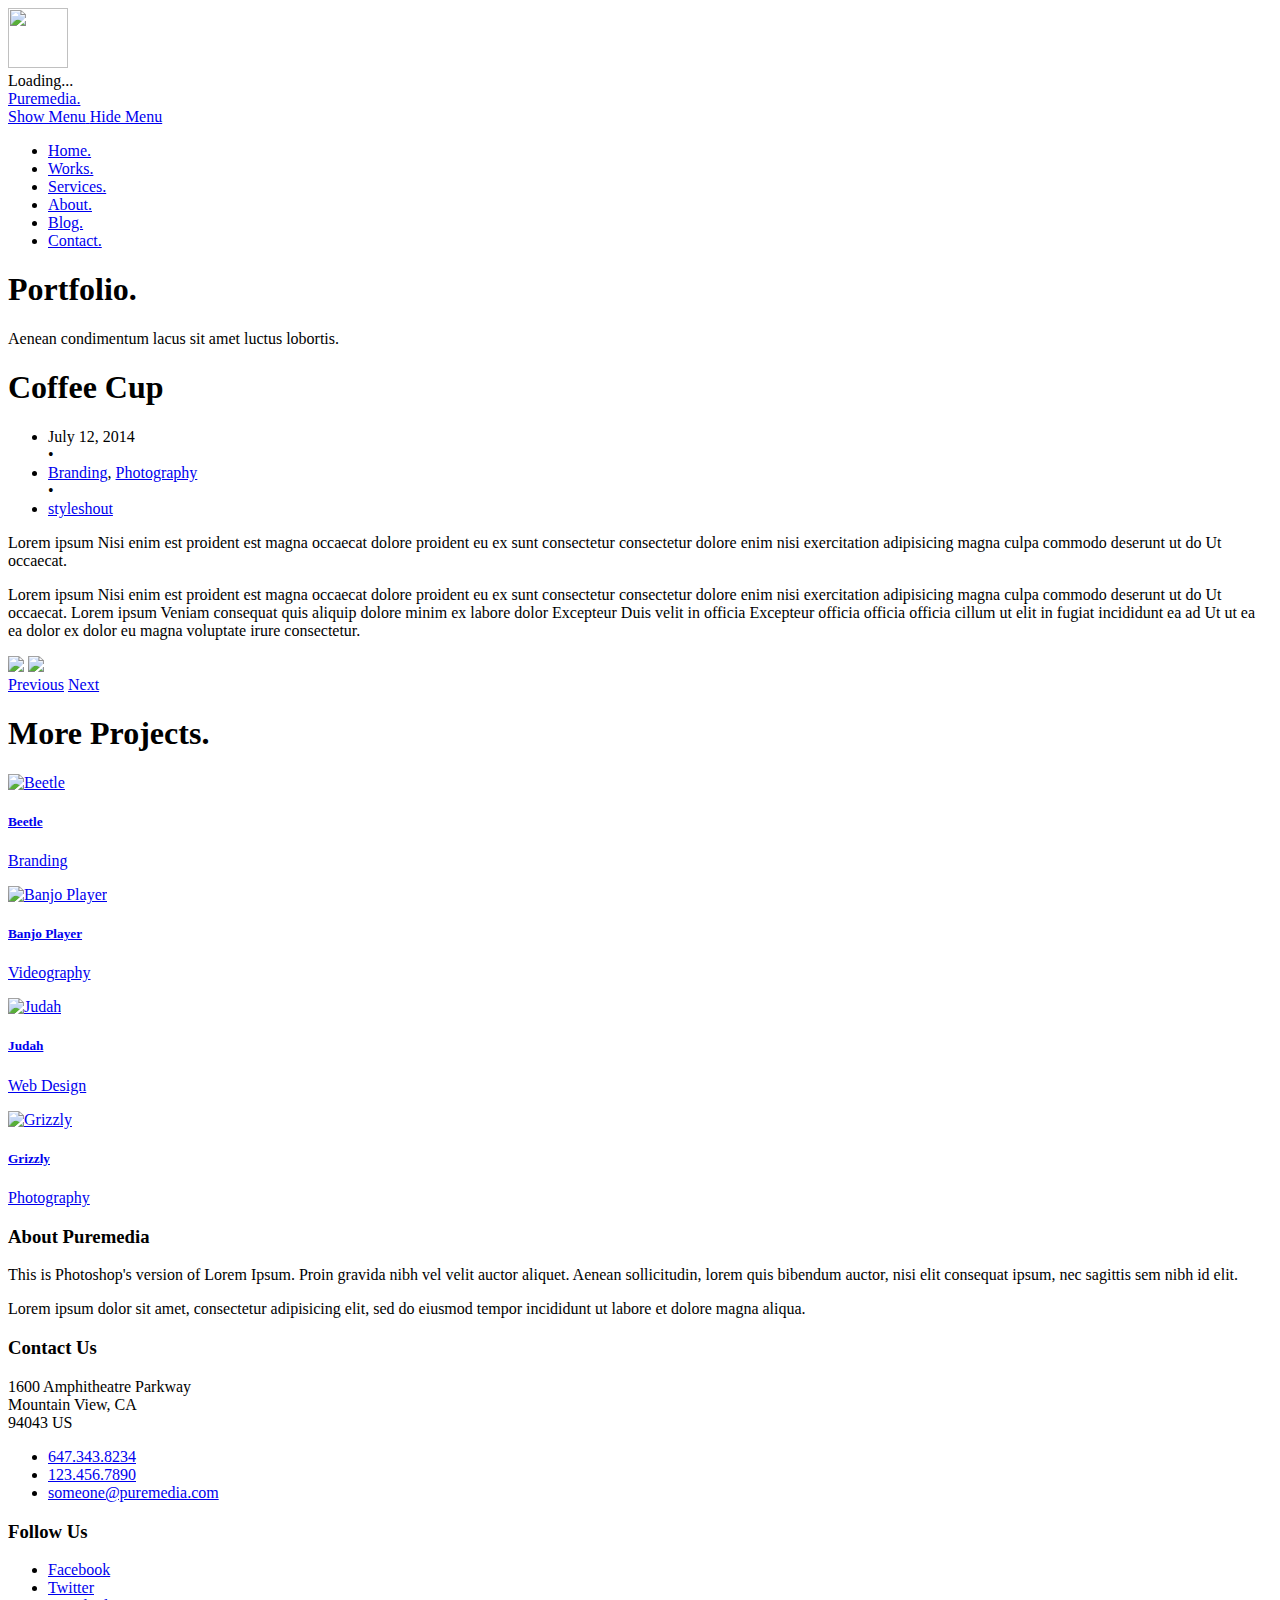
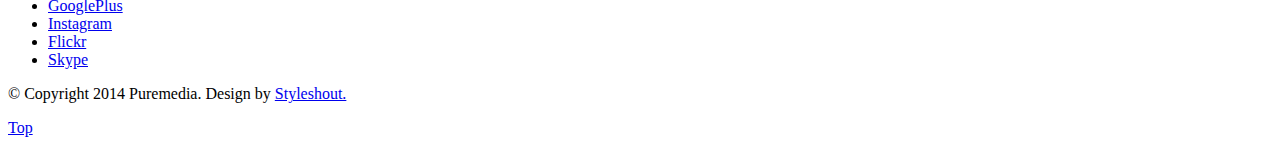
==== portfolio.html @ 5e6180b2 "Add files via upload" ====
<!DOCTYPE html>
<!--[if lt IE 8 ]><html class="no-js ie ie7" lang="en"> <![endif]-->
<!--[if IE 8 ]><html class="no-js ie ie8" lang="en"> <![endif]-->
<!--[if IE 9 ]><html class="no-js ie ie9" lang="en"> <![endif]-->
<!--[if (gte IE 9)|!(IE)]><!--><html class="no-js" lang="en"> <!--<![endif]-->
<head>

   <!--- Basic Page Needs
   ================================================== -->
   <meta charset="utf-8">
	<title>Portfolio - Puremedia</title>
	<meta name="description" content="">  
	<meta name="author" content="">

   <!-- Mobile Specific Metas
   ================================================== -->
	<meta name="viewport" content="width=device-width, initial-scale=1, maximum-scale=1">

	<!-- CSS
    ================================================== -->
   <link rel="stylesheet" href="css/base.css">
	<link rel="stylesheet" href="css/main.css">
   <link rel="stylesheet" href="css/media-queries.css">         

   <!-- Script
   =================================================== -->
	<script src="js/modernizr.js"></script>

   <!-- Favicons
	=================================================== -->
	<link rel="shortcut icon" href="favicon.png" >

</head>

<body>

   <div id="top"></div>
   <div id="preloader"> 
	   <div id="status">
         <img src="images/loader.gif" height="60" width="60" alt="">
         <div class="loader">Loading...</div>
      </div>
   </div>

   <!-- Header
   =================================================== -->
   <header id="main-header">

   	<div class="row header-inner">

	      <div class="logo">
	         <a href="index.html">Puremedia.</a>
	      </div>

	      <nav id="nav-wrap">         
	         
	         <a class="mobile-btn" href="#nav-wrap" title="Show navigation">
	         	<span class='menu-text'>Show Menu</span>
	         	<span class="menu-icon"></span>
	         </a>
         	<a class="mobile-btn" href="#" title="Hide navigation">
         		<span class='menu-text'>Hide Menu</span>
         		<span class="menu-icon"></span>
         	</a>         

	         <ul id="nav" class="nav">
	            <li><a href="index.html#hero">Home.</a></li>
		         <li class="current"><a href="index.html#portfolio">Works.</a></li>
	            <li><a href="index.html#services">Services.</a></li>
	            <li><a href="index.html#about">About.</a></li>
	            <li><a href="index.html#journal">Blog.</a></li>	        
	            <li><a href="index.html#contact">Contact.</a></li>
	         </ul> 

	      </nav> <!-- /nav-wrap -->	      

	   </div> <!-- /header-inner -->

   </header>


   <!-- Page Title
   ================================================== -->
   <section id="page-title">	
   	  
		<div class="row">

			<div class="twelve columns">

				<h1>Portfolio<span>.</span></h1>
				<p>Aenean condimentum lacus sit amet luctus lobortis.</p>

			</div>			    

		</div> <!-- /row -->	   

   </section> <!-- /page-title -->


   <!-- Content
   ================================================== -->
   <section id="content">

   	<div class="row portfolio-content">

	   	<div class="entry tab-whole nine columns centered">

	         <header class="entry-header">

					<h1 class="entry-title">
							Coffee Cup
					</h1> 				 
						
					<div class="entry-meta">
						<ul>
							<li>July 12, 2014</li>
							<span class="meta-sep">•</span>								
							<li>
								<a rel="skills tag" title="" href="#">Branding</a>, 
								<a rel="skills tag" title="" href="#">Photography</a>
							</li>
							<span class="meta-sep">•</span>
							<li><a rel="client" title="" href="#">styleshout</a></li>
						</ul>
					</div> 
						 
				</header>

				<div class="entry-content">
					<p class="lead">Lorem ipsum Nisi enim est proident est magna occaecat dolore proident eu ex sunt consectetur consectetur dolore enim nisi exercitation adipisicing magna culpa commodo deserunt ut do Ut occaecat.</p>

					<p>Lorem ipsum Nisi enim est proident est magna occaecat dolore proident eu ex sunt consectetur consectetur dolore enim nisi exercitation adipisicing magna culpa commodo deserunt ut do Ut occaecat. Lorem ipsum Veniam consequat quis aliquip dolore minim ex labore dolor Excepteur Duis velit in officia Excepteur officia officia officia cillum ut elit in fugiat incididunt ea ad Ut ut ea ea dolor ex dolor eu magna voluptate irure consectetur.</p>
				</div>

				<div class="entry-content-media">
					<div class="post-thumb">
						<img src="images/portfolio/b-coffee-02.jpg">
						<img src="images/portfolio/b-coffee-01.jpg">
					</div> 
				</div> 					 

				<div class="pagenav group">
		  			  <span class="prev"><a href="#" rel="prev">Previous</a></span>
		  			<span class="next"><a href="#" rel="next">Next</a></span>  				   
	  			</div>  										   
	         
	      </div> <!-- /entry -->	      

	   </div> <!-- /portfolio-content -->
	   

		<div class="row more-projects">

		   <h1>More Projects.</h1> 

			<div class="tab-whole nine columns centered">

	         <div id="portfolio-wrapper" class="bgrid-half tab-bgrid-halfgroup">

	          	<div class="bgrid item">
	               <div class="item-wrap">

	                  <a href="portfolio.html">
                        <img src="images/portfolio/beetle.jpg" alt="Beetle">                      
                        <div class="overlay">
                        	<div class="portfolio-item-meta">
          					      <h5>Beetle</h5>
                              <p>Branding</p>
          					   </div>
                        </div>                        
                     </a>

	               </div>
	          	</div> <!-- /item -->

	            <div class="bgrid item">
	               <div class="item-wrap">

	                  <a href="portfolio.html">
                        <img src="images/portfolio/banjo-player.jpg" alt="Banjo Player">
                        <div class="overlay">
                        	<div class="portfolio-item-meta">
          					      <h5>Banjo Player</h5>
                              <p>Videography</p>
          					   </div>
                        </div>                       
                     </a>

	               </div>
	          	</div> <!-- item end -->

	            <div class="bgrid stack item">
	               <div class="item-wrap">

	                 <a href="portfolio.html">                        
                        <img src="images/portfolio/judah.jpg" alt="Judah">                       
                        <div class="overlay">
                        	<div class="portfolio-item-meta">
          					      <h5>Judah</h5>
                              <p>Web Design</p>
          					   </div>
                        </div>                        
                     </a>    

	               </div>
	         	</div> <!-- item end -->

	            <div class="bgrid item">
	               <div class="item-wrap">

	                  <a href="portfolio.html">
                        <img src="images/portfolio/grizzly.jpg" alt="Grizzly">
                        <div class="overlay"></div>                       
                        <div class="portfolio-item-meta">
          					      <h5>Grizzly</h5>
                              <p>Photography</p>
          					</div>                         
                     </a>   

	               </div>
	         	</div> <!-- item end -->               

	         </div> <!-- /portfolio-wrapper -->

	      </div> <!-- /nine -->

		</div> <!-- /more-projects --> 

   </section> <!-- /content -->  


   <!-- Footer
   ================================================== -->
   <footer>

      <div class="row">       

         <div class="six columns tab-whole footer-about">
				
				<h3>About Puremedia</h3>
               
            <p>This is Photoshop's version  of Lorem Ipsum. Proin gravida nibh vel velit auctor aliquet.
            Aenean sollicitudin, lorem quis bibendum auctor, nisi elit consequat ipsum, nec sagittis sem
            nibh id elit. 
            </p>

            <p>Lorem ipsum dolor sit amet, consectetur adipisicing elit, sed do eiusmod tempor 
            	incididunt ut labore et dolore magna aliqua.</p>        

         </div> <!-- /footer-about -->

         <div class="six columns tab-whole right-cols">

            <div class="row">

               <div class="columns">
                  <h3 class="address">Contact Us</h3>
                  <p>
                  1600 Amphitheatre Parkway<br>
                  Mountain View, CA<br>
                  94043 US
                  </p>

                  <ul>
                    <li><a href="tel:6473438234">647.343.8234</a></li>
                    <li><a href="tel:1234567890">123.456.7890</a></li>
                    <li><a href="mailto:someone@puremedia.com">someone@puremedia.com</a></li>
                  </ul>                  
               </div> <!-- /columns -->             

               <div class="columns last">
                  <h3 class="contact">Follow Us</h3>

                  <ul>
                     <li><a href="#">Facebook</a></li>
                     <li><a href="#">Twitter</a></li>
                     <li><a href="#">GooglePlus</a></li>
                     <li><a href="#">Instagram</a></li>
                     <li><a href="#">Flickr</a></li>
                     <li><a href="#">Skype</a></li>
                  </ul>
                  
               </div> <!-- /columns --> 

            </div> <!-- /Row(nested) -->

         </div>

         <p class="copyright">&copy; Copyright 2014 Puremedia. Design by <a href="http://www.styleshout.com/">Styleshout.</a></p>        

         <div id="go-top">
            <a class="smoothscroll" title="Back to Top" href="#top"><span>Top</span><i class="fa fa-long-arrow-up"></i></a>
         </div>

      </div> <!-- /row -->

   </footer> <!-- /footer -->


   <!-- Java Script
   ================================================== -->
   <script src="http://ajax.googleapis.com/ajax/libs/jquery/1.10.2/jquery.min.js"></script>
   <script>window.jQuery || document.write('<script src="js/jquery-1.10.2.min.js"><\/script>')</script>
   <script type="text/javascript" src="js/jquery-migrate-1.2.1.min.js"></script>   
   <script src="js/jquery.flexslider.js"></script>
   <script src="js/jquery.fittext.js"></script>
   <script src="js/backstretch.js"></script> 
   <script src="js/waypoints.js"></script>  
   <script src="js/main.js"></script>

</body>

</html>
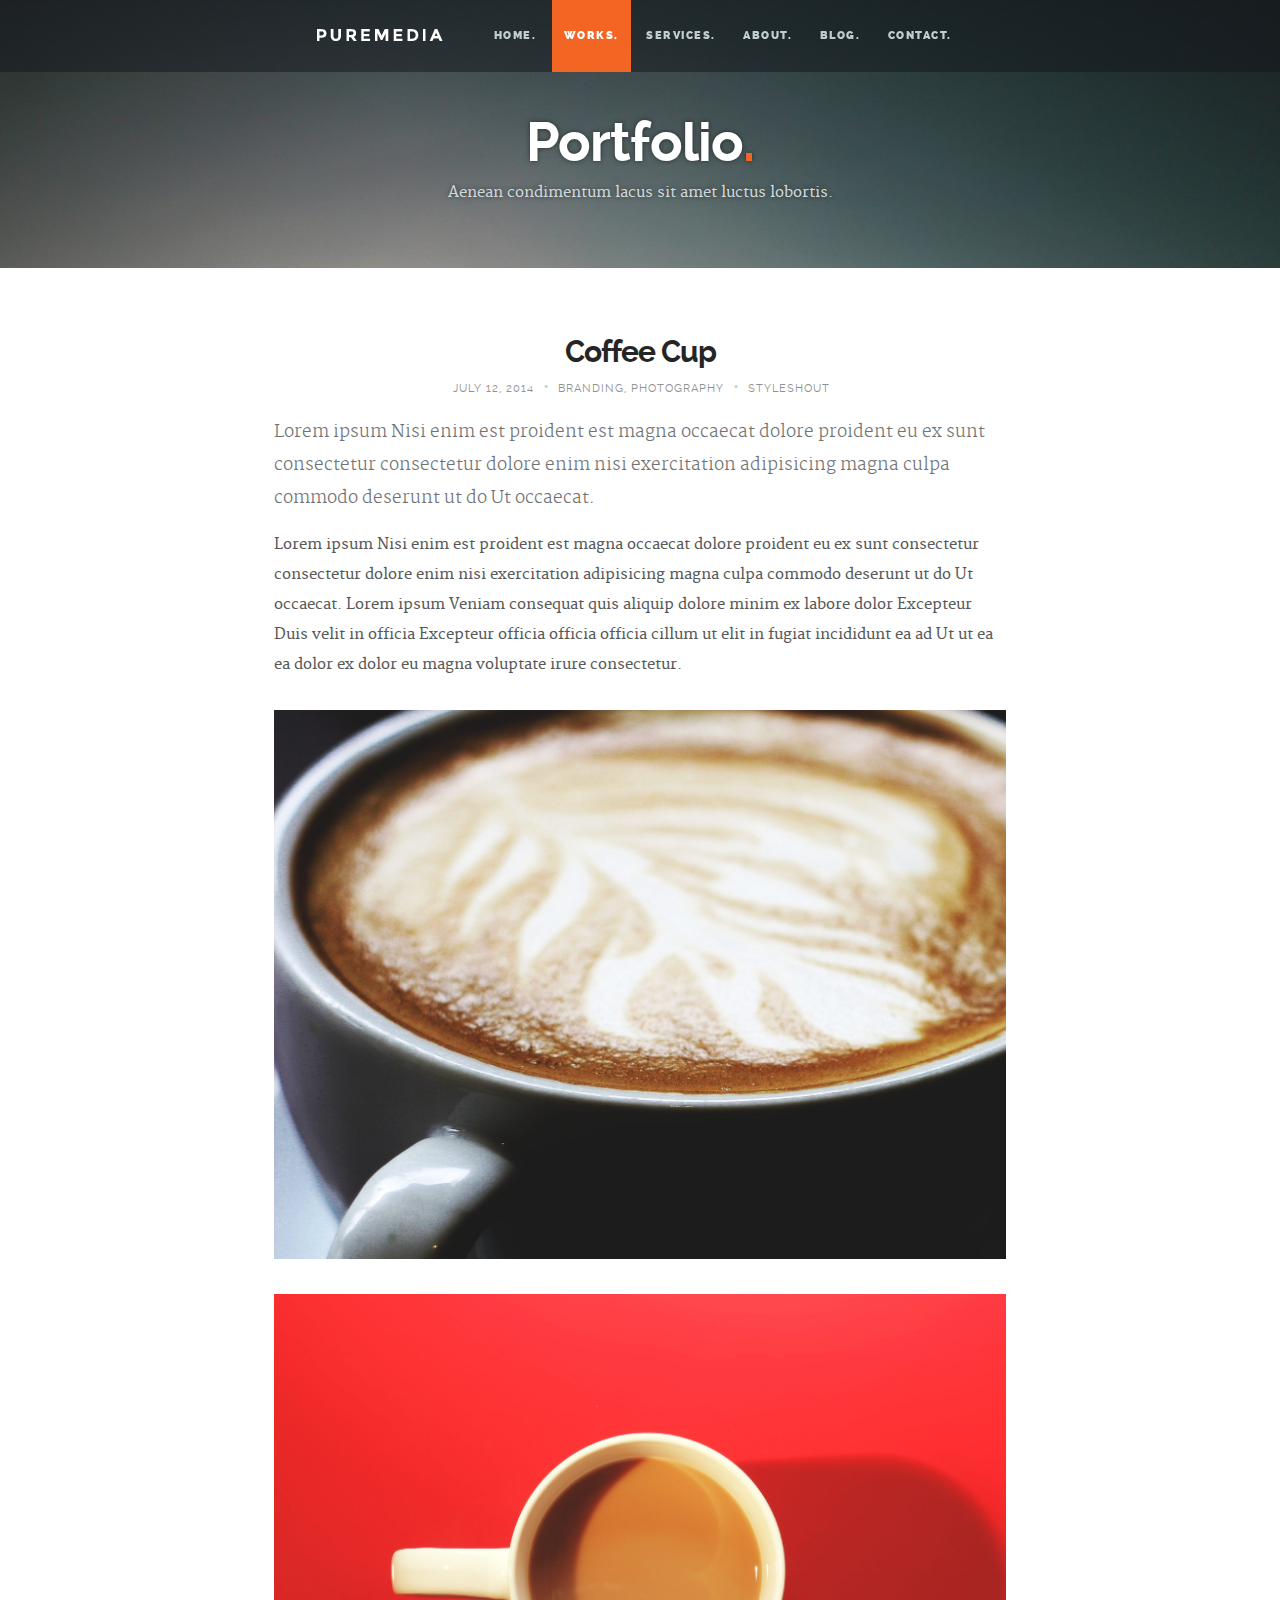
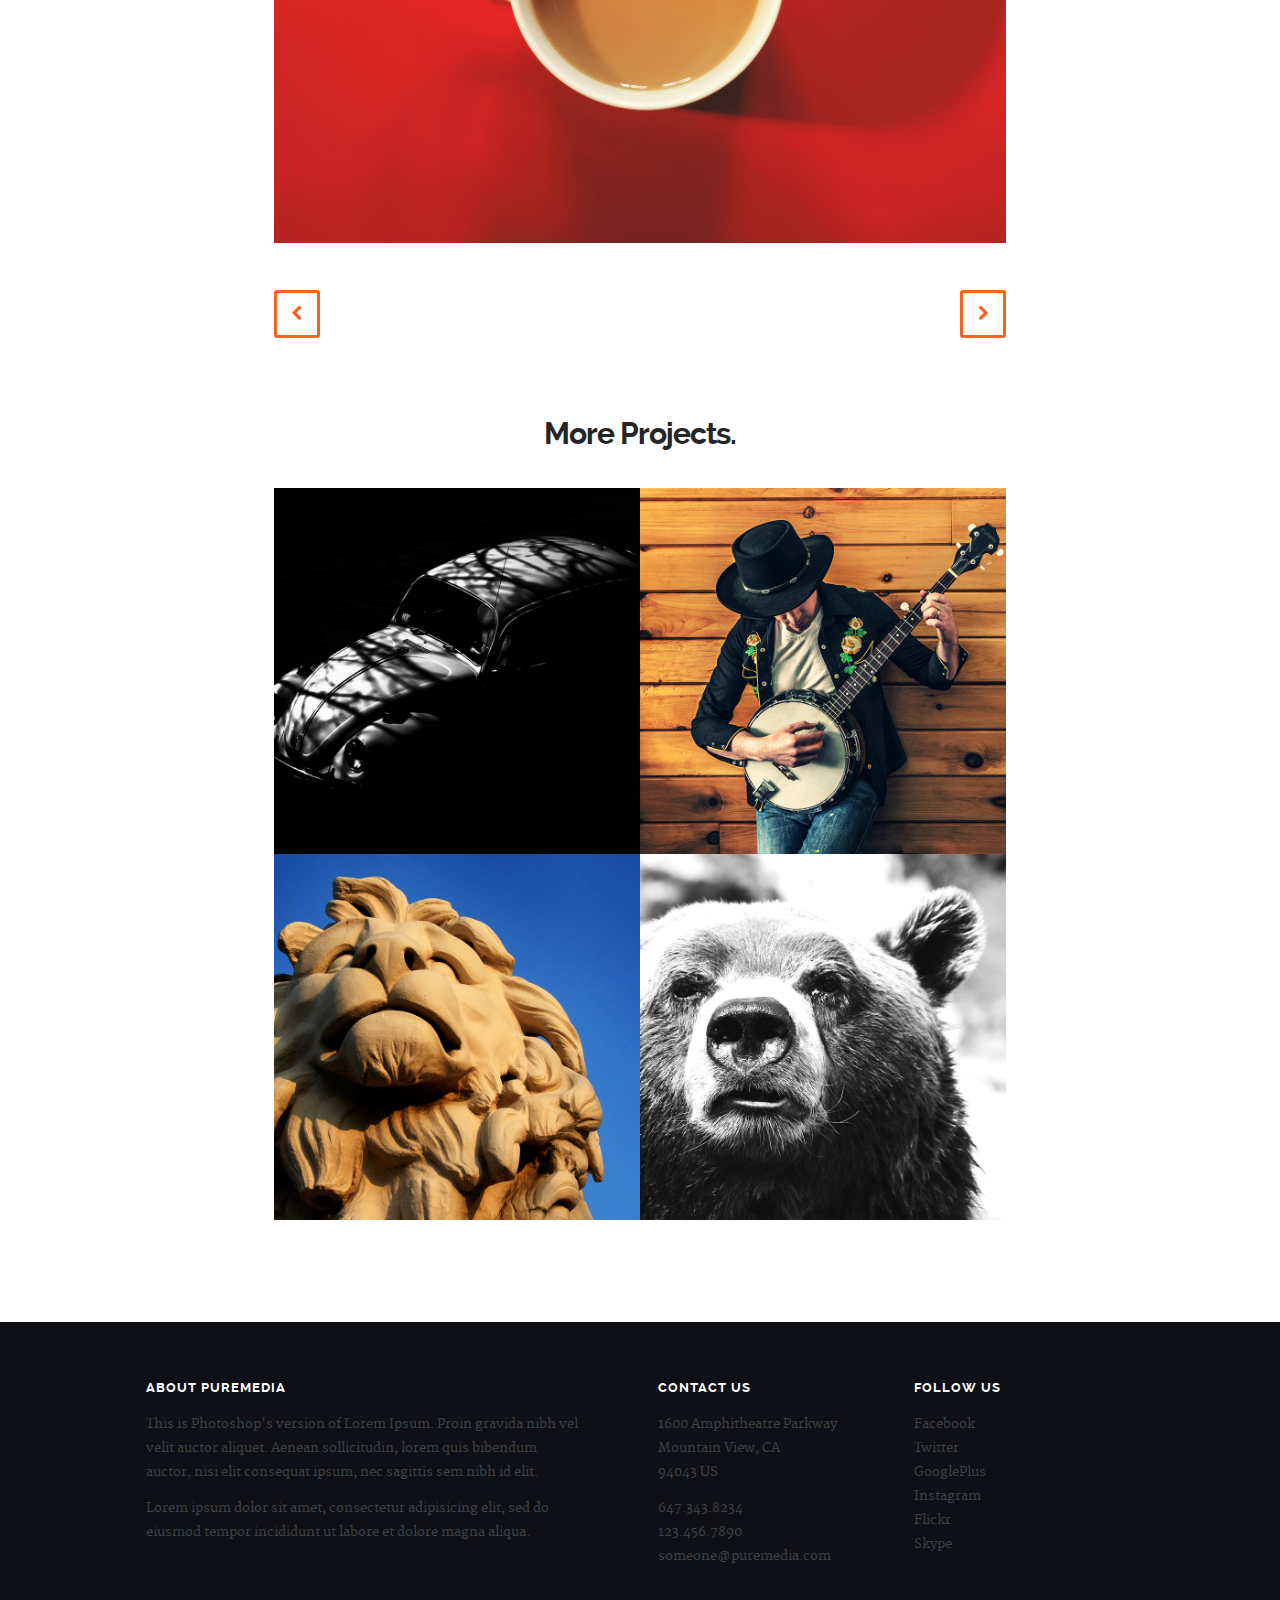
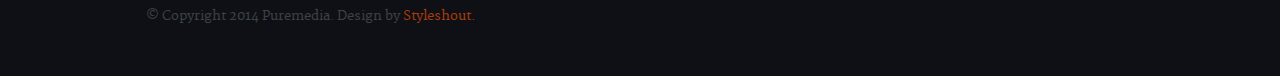
==== commit 6017ee06: "minor changes" ====
--- a/portfolio.html
+++ b/portfolio.html
@@ -299,7 +299,7 @@
 
    <!-- Java Script
    ================================================== -->
-   <script src="http://ajax.googleapis.com/ajax/libs/jquery/1.10.2/jquery.min.js"></script>
+   <script src="https://ajax.googleapis.com/ajax/libs/jquery/1.10.2/jquery.min.js"></script>
    <script>window.jQuery || document.write('<script src="js/jquery-1.10.2.min.js"><\/script>')</script>
    <script type="text/javascript" src="js/jquery-migrate-1.2.1.min.js"></script>   
    <script src="js/jquery.flexslider.js"></script>
--- a/css/base.css
+++ b/css/base.css
@@ -0,0 +1,623 @@
+/* =================================================================== */
+/* 
+/*  Puremedia v1.0 Base Stylesheet
+/*  url:styleshout.com
+/*  10-09-2014
+/*
+/*  ------------------------------------------------------------------ 
+  
+    TOC: 
+    a. Reset
+    b. Basic Setup Styles
+    c. Typography  
+    d. Media
+    e. Grid
+    f. MISC
+  
+/* =================================================================== */
+
+/* 
+/* a. Reset - normalize.css v3.0.1 | MIT License | git.io/normalize
+/* =================================================================== */
+html {
+	font-family: sans-serif;
+	-ms-text-size-adjust: 100%;
+	-webkit-text-size-adjust: 100%;
+}
+body {
+	margin: 0;
+}
+article, aside, details, figcaption, figure, footer, header, hgroup, main, nav, section, summary {
+	display: block;
+}
+audio, canvas, progress, video {
+	display: inline-block;
+	vertical-align: baseline;
+}
+audio:not([controls]) {
+	display: none;
+	height: 0;
+}
+[hidden], template {
+	display: none;
+}
+a {
+	background: transparent;
+}
+a:active, a:hover {
+	outline: 0;
+}
+abbr[title] {
+	border-bottom: 1px dotted;
+}
+b, strong {
+	font-weight: bold;
+}
+dfn {
+	font-style: italic;
+}
+h1 {
+	font-size: 2em;
+	margin: 0.67em 0;
+}
+mark {
+	background: #ff0;
+	color: #000;
+}
+small {
+	font-size: 80%;
+}
+sub, sup {
+	font-size: 75%;
+	line-height: 0;
+	position: relative;
+	vertical-align: baseline;
+}
+sup {
+	top: -0.5em;
+}
+sub {
+	bottom: -0.25em;
+}
+img {
+	border: 0;
+}
+svg:not(:root) {
+	overflow: hidden;
+}
+figure {
+	margin: 1em 40px;
+}
+hr {
+	-moz-box-sizing: content-box;
+	box-sizing: content-box;
+	height: 0;
+}
+pre {
+	overflow: auto;
+}
+code, kbd, pre, samp {
+	font-family: monospace, monospace;
+	font-size: 1em;
+}
+button, input, optgroup, select, textarea {
+	color: inherit;
+	font: inherit;
+	margin: 0;
+}
+button {
+	overflow: visible;
+}
+button, select {
+	text-transform: none;
+}
+button, html input[type="button"], input[type="reset"], input[type="submit"] {
+	-webkit-appearance: button;
+	cursor: pointer;
+}
+button[disabled], html input[disabled] {
+	cursor: default;
+}
+button::-moz-focus-inner, input::-moz-focus-inner {
+	border: 0;
+	padding: 0;
+}
+input {
+	line-height: normal;
+}
+input[type="checkbox"], input[type="radio"] {
+	box-sizing: border-box;
+	padding: 0;
+}
+input[type="number"]::-webkit-inner-spin-button, input[type="number"]::-webkit-outer-spin-button {
+	height: auto;
+}
+input[type="search"] {
+	-webkit-appearance: textfield;
+	-moz-box-sizing: content-box;
+	-webkit-box-sizing: content-box;
+	box-sizing: content-box;
+}
+input[type="search"]::-webkit-search-cancel-button, input[type="search"]::-webkit-search-decoration {
+	-webkit-appearance: none;
+}
+fieldset {
+	border: 1px solid #c0c0c0;
+	margin: 0 2px;
+	padding: 0.35em 0.625em 0.75em;
+}
+legend {
+	border: 0;
+	padding: 0;
+}
+textarea {
+	overflow: auto;
+}
+optgroup {
+	font-weight: bold;
+}
+table {
+	border-collapse: collapse;
+	border-spacing: 0;
+}
+td, th {
+	padding: 0;
+}
+
+/* 
+/* b. Basic Setup Styles - Top Elements
+/* =================================================================== */
+*, *:before, *:after {
+	-webkit-box-sizing: border-box;
+	-moz-box-sizing: border-box;
+	box-sizing: border-box;
+}
+html {
+	-webkit-font-smoothing: antialiased;
+	-moz-osx-font-smoothing: grayscale;
+	font-size: 62.5%;
+}
+body {
+	font-weight: normal;
+	line-height: 1;
+	text-rendering: optimizeLegibility;
+}
+
+/* 
+/* c. Typography
+====================================================================== */
+div, dl, dt, dd, ul, ol, li, h1, h2, h3, h4, h5, h6, pre, form, p, blockquote, th, td {
+	margin: 0;
+	padding: 0;
+}
+h1, h2, h3, h4, h5, h6 {
+	text-rendering: optimizeLegibility;
+	line-height: 1.2;
+}
+hr {
+	border: solid #ddd;
+	border-width: 1px 0 0;
+	clear: both;
+	margin: 11px 0 24px;
+	height: 0;
+}
+em, i {
+	font-style: italic;
+	line-height: inherit;
+}
+strong, b {
+	font-weight: bold;
+	line-height: inherit;
+}
+small {
+	font-size: 60%;
+	line-height: inherit;
+}
+ul {
+	list-style: none;
+}
+ol {
+	list-style: decimal;
+}
+ol, ul.square, ul.circle, ul.disc {
+	margin-left: 17px;
+}
+ul.square {
+	list-style: square;
+}
+ul.circle {
+	list-style: circle;
+}
+ul.disc {
+	list-style: disc;
+}
+ul li {
+	padding-left: 4px;
+}
+ul ul, ul ol, ol ol, ol ul {
+	margin: 3px 0 3px 17px;
+}
+
+/* links
+---------------------------------------------------------------------- */
+a {
+	text-decoration: none;
+	line-height: inherit;
+}
+a img {
+	border: none;
+}
+a:focus {
+	outline: none;
+}
+p a, p a:visited {
+	line-height: inherit;
+}
+
+/* 
+/* d. Media
+/* =================================================================== */
+img, video, embed, object {
+	max-width: 100%;
+	height: auto;
+}
+object, embed {
+	height: 100%;
+}
+img {
+	-ms-interpolation-mode: bicubic;
+}
+
+/* 
+/* e. Grid
+===================================================================== */
+.row {
+	width: 94%;
+	max-width: 1024px;
+	margin: 0 auto;
+}
+.ie8 .row {
+	width: 1024px;
+}
+.narrow .row {
+	max-width: 980px;
+}
+.row .row {
+	width: auto;
+	max-width: none;
+	margin-left: -18px;
+	margin-right: -18px;
+}
+.row:before, .row:after {
+	content: "";
+	display: table;
+}
+.row:after {
+	clear: both;
+}
+.column, .columns, .bgrid {
+	position: relative;
+	padding: 0 18px;
+	min-height: 1px;
+	float: left;
+}
+.column.centered, .columns.centered {
+	float: none;
+	margin: 0 auto;
+}
+.row.collapsed > .column, .row.collapsed > .columns, .column.collapsed, .columns.collapsed {
+	padding: 0;
+}
+[class*="column"] + [class*="column"]:last-child {
+	float: right;
+}
+[class*="column"] + [class*="column"].end {
+	float: right;
+}
+.one, .row .one {
+	width: 8.33333%;
+}
+.two, .row .two {
+	width: 16.66667%;
+}
+.three, .row .three {
+	width: 25%;
+}
+.four, .row .four {
+	width: 33.33333%;
+}
+.five, .row .five {
+	width: 41.66667%;
+}
+.six, .row .six {
+	width: 50%;
+}
+.seven, .row .seven {
+	width: 58.33333%;
+}
+.eight, .row .eight {
+	width: 66.66667%;
+}
+.nine, .row .nine {
+	width: 75%;
+}
+.ten .row .ten {
+	width: 83.33333%;
+}
+.eleven, .row .eleven {
+	width: 91.66667%;
+}
+.twelve, .row .twelve {
+	width: 100%;
+}
+
+/* tablets
+--------------------------------------------------------------- */
+@media screen and (max-width:768px) {
+	.row {
+		width: auto;
+		padding-left: 30px;
+		padding-right: 30px;
+	}
+	.row .row {
+		padding-left: 0;
+		padding-right: 0;
+		margin-left: -15px;
+		margin-right: -15px;
+	}
+	.column, .columns {
+		padding: 0 15px;
+	}
+	.tab-fourth, .row .tab-fourth {
+		width: 25%;
+	}
+	.tab-third, .row .tab-third {
+		width: 33.33333%;
+	}
+	.tab-half, .row .tab-half {
+		width: 50%;
+	}
+	.tab-2thirds, .row .tab-2thirds {
+		width: 66.66667%;
+	}
+	.tab-3fourths, .row .tab-3fourths {
+		width: 75%;
+	}
+	.tab-whole, .row .tab-whole {
+		width: 100%;
+	}
+}
+
+/* mobile
+--------------------------------------------------------------- */
+@media screen and (max-width:600px) {
+	.row {
+		padding-left: 25px;
+		padding-right: 25px;
+	}
+	.row .row {
+		margin-left: -10px;
+		margin-right: -10px;
+	}
+	.column, .columns {
+		padding: 0 10px;
+	}
+	.mob-fourth, .row .mob-fourth {
+		width: 25%;
+	}
+	.mob-half, .row .mob-half {
+		width: 50%;
+	}
+	.mob-3fourths, .row .mob-3fourths {
+		width: 75%;
+	}
+	.mob-whole, .row .mob-whole {
+		width: 100%;
+	}
+}
+
+/* small mobile devices
+--------------------------------------------------------------- */
+@media screen and (max-width:400px) {
+	.row {
+		padding-left: 30px;
+		padding-right: 30px;
+	}
+	.row .row {
+		padding-left: 0;
+		padding-right: 0;
+		margin-left: 0;
+		margin-right: 0;
+	}
+	.column, .columns {
+		width: auto !important;
+		float: none !important;
+		margin-left: 0;
+		margin-right: 0;
+		clear: both;
+		padding: 0;
+	}
+	[class*="column"] + [class*="column"]:last-child {
+		float: none;
+	}
+}
+
+/* larger screens
+--------------------------------------------------------------- */
+@media screen and (min-width:1200px) {
+	.wide .wrap {
+		max-width: 1180px;
+	}
+}
+
+
+/* block grids
+--------------------------------------------------------------- */
+.bgrid-sixth .bgrid {
+	width: 16.66667%;
+}
+.bgrid-fourth .bgrid {
+	width: 25%;
+}
+.bgrid-third .bgrid {
+	width: 33.33333%;
+}
+.bgrid-half .bgrid {
+	width: 50%;
+}
+.bgrid {
+	padding: 0;
+}
+
+/* Clearing for block grid columns. Allows columns with
+different heights to align properly. */
+.first {
+	clear: both;
+}
+
+/* first column in large(default) screen - for IE8 */
+.bgrid-sixth .bgrid:nth-child(6n+1), .bgrid-fourth .bgrid:nth-child(4n+1), .bgrid-third .bgrid:nth-child(3n+1), .bgrid-half .bgrid:nth-child(2n+1) {
+	clear: both;
+}
+
+/* smaller screens */
+@media screen and (max-width:900px) {
+	/* block grids for small screens */
+	.s-bgrid-sixth .bgrid {
+		width: 16.66667%;
+	}
+	.s-bgrid-fourth .bgrid {
+		width: 25%;
+	}
+	.s-bgrid-third .bgrid {
+		width: 33.33333%;
+	}
+	.s-bgrid-half .bgrid {
+		width: 50%;
+	}
+	.s-bgrid-whole .bgrid {
+		width: 100%;
+		clear: both;
+	}
+	.first, [class*="bgrid-"] .bgrid:nth-child(n) {
+		clear: none;
+	}
+	.s-bgrid-sixth .bgrid:nth-child(6n+1), .s-bgrid-fourth .bgrid:nth-child(4n+1), .s-bgrid-third .bgrid:nth-child(3n+1), .s-bgrid-half .bgrid:nth-child(2n+1) {
+		clear: both;
+	}
+}
+
+/* tablets */
+@media screen and (max-width:768px) {
+	.tab-bgrid-sixth .bgrid {
+		width: 16.66667%;
+	}
+	.tab-bgrid-fourth .bgrid {
+		width: 25%;
+	}
+	.tab-bgrid-third .bgrid {
+		width: 33.33333%;
+	}
+	.tab-bgrid-half .bgrid {
+		width: 50%;
+	}
+	.tab-bgrid-whole .bgrid {
+		width: 100%;
+		clear: both;
+	}
+	.first, [class*="tab-bgrid-"] .bgrid:nth-child(n) {
+		clear: none;
+	}
+	.tab-bgrid-sixth .bgrid:nth-child(6n+1), .tab-bgrid-fourth .bgrid:nth-child(4n+1), .tab-bgrid-third .bgrid:nth-child(3n+1), .tab-bgrid-half .bgrid:nth-child(2n+1) {
+		clear: both;
+	}
+}
+
+/* mobile devices */
+@media screen and (max-width:600px) {
+	.mob-bgrid-sixth .bgrid {
+		width: 16.66667%;
+	}
+	.mob-bgrid-fourth .bgrid {
+		width: 25%;
+	}
+	.mob-bgrid-third .bgrid {
+		width: 33.33333%;
+	}
+	.mob-bgrid-half .bgrid {
+		width: 50%;
+	}
+	.mob-bgrid-whole .bgrid {
+		width: 100%;
+		clear: both;
+	}
+	.first, [class*="mob-bgrid-"] .bgrid:nth-child(n) {
+		clear: none;
+	}
+	.mob-bgrid-sixth .bgrid:nth-child(6n+1), .mob-bgrid-fourth .bgrid:nth-child(4n+1), .mob-bgrid-third .bgrid:nth-child(3n+1), .mob-bgrid-half .bgrid:nth-child(2n+1) {
+		clear: both;
+	}
+}
+
+/* stack on small mobile devices */
+@media screen and (max-width:400px) {
+	.stack .bgrid {
+		width: auto !important;
+		float: none !important;
+		margin-left: 0;
+		margin-right: 0;
+		clear: both;
+	}
+}
+
+/* 
+/* f. MISC
+===================================================================== */
+
+/* Clearing - (http://nicolasgallagher.com/micro-clearfix-hack/
+--------------------------------------------------------------------- */
+.group:before, .group:after {
+	content: "";
+	display: table;
+}
+.group:after {
+	clear: both;
+}
+
+/* Misc Helper Styles
+--------------------------------------------------------------------- */
+.hidden {
+	display: none;
+}
+.remove-bottom {
+	margin-bottom: 0;
+}
+.half-bottom {
+	margin-bottom: 15px !important;
+}
+.add-bottom {
+	margin-bottom: 30px !important;
+}
+.no-border {
+	border: none;
+}
+.text-center {
+	text-align: center;
+}
+.text-left {
+	text-align: left;
+}
+.text-right {
+	text-align: right;
+}
+.pull-left {
+	float: left;
+}
+.pull-right {
+	float: right;
+}
+.align-center {
+	margin-left: auto;
+	margin-right: auto;
+	text-align: center;
+}--- a/css/main.css
+++ b/css/main.css
@@ -0,0 +1,2001 @@
+/* =================================================================== */
+/* 
+/*  Puremedia v1.0 Main Stylesheet
+/*  url:styleshout.com
+/*  10-10-2014
+/*
+/*  ------------------------------------------------------------------ 
+
+    TOC: 
+    a. Webfonts and Iconfonts
+    b. Document Setup
+    c. Forms  
+    d. Preloader
+    e. Buttons
+    f. Other Components
+    g. Header Styles
+    h. Content Styles
+    i. Footer Styles
+    j. Common and shared styles
+    k. Hero Section
+    l. Portfolio Section
+    m. Services Section
+    n. About Section
+    o. Journal Section
+    p. Contact Section
+    q. Blog Entry
+    r. Portfolio Entry
+
+/* =================================================================== */
+
+/* 
+/* a. Webfonts and Iconfonts
+/* =================================================================== */
+@import url("fonts.css");
+@import url("font-awesome/css/font-awesome.min.css");
+@import url("simple-line-icons/simple-line-icons.css");
+
+/* 
+/* b. Document Setup
+/* =================================================================== */
+
+/* Body
+---------------------------------------------------------------------- */
+body {
+	background: #0e1015;
+	font: 15px/30px "merriweather-regular", serif;
+	font-weight: normal;
+	color: #575859;
+}
+
+/* Links
+---------------------------------------------------------------------- */
+a, a:visited {
+	color: #f26522;
+	-moz-transition: all 0.3s ease-in-out;
+	-o-transition: all 0.3s ease-in-out;
+	-webkit-transition: all 0.3s ease-in-out;
+	-ms-transition: all 0.3s ease-in-out;
+	transition: all 0.3s ease-in-out;
+}
+a:hover, a:focus {
+	color: black;
+}
+
+/* Typography
+--------------------------------------------------------------------- */
+h1, h2, h3, h4, h5, h6 {
+	font-family: "raleway-bold", sans-serif;
+	color: #252525;
+	font-style: normal;
+	text-rendering: optimizeLegibility;
+	margin: 18px 0 15px;
+}
+h1 a, h2 a, h3 a, h4 a, h5 a, h6 a {
+	font-weight: inherit;
+}
+h1 {
+	font-size: 30px;
+	line-height: 36px;
+	margin-top: 0;
+	letter-spacing: -1px;
+}
+h2 {
+	font-size: 24px;
+	line-height: 30px;
+}
+h3 {
+	font-size: 20px;
+	line-height: 30px;
+}
+h4 {
+	font-size: 17px;
+	line-height: 30px;
+}
+h5 {
+	font-size: 14px;
+	line-height: 30px;
+	margin-top: 15px;
+	text-transform: uppercase;
+	letter-spacing: 1px;
+}
+h6 {
+	font-size: 13px;
+	line-height: 30px;
+	margin-top: 15px;
+	text-transform: uppercase;
+	letter-spacing: 1px;
+}
+p {
+	margin: 15px 0 15px 0;
+}
+p img {
+	margin: 0;
+}
+p.lead {
+	font: 17px/33px "merriweather-light", serif;
+	color: #707273;
+}
+em {
+	font: 15px/30px "merriweather-italic", serif;
+	font-style: normal;
+}
+strong, b {
+	font: 15px/30px "merriweather-bold", serif;
+	font-weight: normal;
+}
+small {
+	font-size: 11px;
+	line-height: inherit;
+}
+blockquote {
+	margin: 18px 0px;
+	padding-left: 40px;
+	position: relative;
+}
+blockquote:before {
+	content: "\201C";
+	opacity: 0.45;
+	font-size: 80px;
+	line-height: 0px;
+	margin: 0;
+	font-family: arial, sans-serif;
+	position: absolute;
+	top: 30px;
+	left: 0;
+}
+blockquote p {
+	font-family: georgia, serif;
+	font-style: italic;
+	padding: 0;
+	font-size: 18px;
+	line-height: 30px;
+}
+blockquote cite {
+	display: block;
+	font-size: 12px;
+	font-style: normal;
+	line-height: 18px;
+}
+blockquote cite:before {
+	content: "\2014 \0020";
+}
+blockquote cite a, blockquote cite a:visited {
+	color: #707273;
+	border: none;
+}
+abbr {
+	font-family: "merriweather-bold", serif;
+	font-variant: small-caps;
+	text-transform: lowercase;
+	letter-spacing: .5px;
+	color: #7d7e80;
+}
+pre, code {
+	font-family: Consolas, "Andale Mono", Courier, "Courier New", monospace;
+}
+pre {
+	white-space: pre;
+	white-space: pre-wrap;
+	word-wrap: break-word;
+}
+code {
+	padding: 3px;
+	background: #ecf0f1;
+	color: #707273;
+	border-radius: 3px;
+}
+del {
+	text-decoration: line-through;
+}
+abbr[title], dfn[title] {
+	border-bottom: 1px dotted;
+	cursor: help;
+}
+mark {
+	background: #FFF49B;
+	color: #000;
+}
+hr {
+	border: solid white;
+	border-width: 1px 0 0;
+	clear: both;
+	margin: 23px 0 12px;
+	height: 0;
+}
+
+/* Lists
+--------------------------------------------------------------------- */
+ul, ol {
+	margin-top: 15px;
+	margin-bottom: 15px;
+}
+ul {
+	list-style: disc;
+	margin-left: 17px;
+}
+dl {
+	margin: 0 0 15px 0;
+}
+dt {
+	margin: 0;
+	color: #f26522;
+}
+dd {
+	margin: 0 0 0 20px;
+}
+
+/* Floated Image
+--------------------------------------------------------------------- */
+img.pull-right {
+	margin: 12px 0px 0px 18px;
+}
+img.pull-left {
+	margin: 12px 18px 0px 0px;
+}
+
+/* 
+/* c. Forms
+/* =================================================================== */
+form {
+	margin-bottom: 24px;
+}
+fieldset {
+	margin: 0 0 24px 0;
+	padding: 0;
+	border: none;
+}
+input, button {
+	-webkit-font-smoothing: antialiased;
+}
+input[type="text"], 
+input[type="password"], 
+input[type="email"], 
+textarea, 
+select {
+	display: block;
+	padding: 12px 15px;
+	margin: 0 0 12px 0;
+	border: 0;
+	outline: none;
+	vertical-align: middle;
+	color: #a3a4a6;
+	font-family: "raleway-regular", sans-serif;
+	font-size: 14px;
+	line-height: 24px;
+	border-radius: 3px;
+	max-width: 100%;
+	background: transparent;
+	border: 3px solid #a9aaab;
+}
+textarea {
+	min-height: 162px;
+}
+input[type="text"]:focus, 
+input[type="password"]:focus, 
+input[type="email"]:focus, 
+textarea:focus {
+	background: white;
+}
+label, legend {
+	font: 15px/30px "raleway-bold", sans-serif;
+	margin: 12px 0;
+	color: #252525;
+	display: block;
+}
+label span, legend span {
+	color: #575859;
+	font: 15px/30px "merriweather-bold", serif;
+}
+input[type="checkbox"], input[type="radio"] {
+	font-size: 15px;
+	color: #575859;
+}
+input[type="checkbox"] {
+	display: inline;
+}
+
+/* 
+/* d. Preloader
+/* =================================================================== */
+#preloader {
+	position: fixed;
+	top: 0;
+	left: 0;
+	right: 0;
+	bottom: 0;
+	background: #12151b;
+	z-index: 99999;
+	height: 100%;
+}
+.no-js #preloader {
+	display: none;
+}
+
+#status {
+	position: absolute;
+	left: 50%;
+	top: 50%;
+	width: 60px;
+	height: 60px;
+	margin: -30px 0 0 -30px;
+	padding: 0;
+}
+#status img {
+	display: none;
+}
+
+.loader {
+	margin: 0 auto;
+	font-size: 10px;
+	position: relative;
+	text-indent: -9999em;
+	border-top: 1.1em solid rgba(255, 255, 255, 0.2);
+	border-right: 1.1em solid rgba(255, 255, 255, 0.2);
+	border-bottom: 1.1em solid rgba(255, 255, 255, 0.2);
+	border-left: 1.1em solid #f26522;
+	-webkit-animation: load 1.1s infinite linear;
+	animation: load 1.1s infinite linear;
+}
+.loader, .loader:after {
+	border-radius: 50%;
+	width: 60px;
+	height: 60px;
+}
+@-webkit-keyframes load {
+	0% {
+		-webkit-transform: rotate(0deg);
+		transform: rotate(0deg);
+	}
+	100% {
+		-webkit-transform: rotate(360deg);
+		transform: rotate(360deg);
+	}
+}
+@keyframes load {
+	0% {
+		-webkit-transform: rotate(0deg);
+		transform: rotate(0deg);
+	}
+	100% {
+		-webkit-transform: rotate(360deg);
+		transform: rotate(360deg);
+	}
+}
+
+/* for ie8 */
+.ie8 #status img {
+	display: block;
+}
+.ie8 .loader {
+	display: none;
+}
+
+
+/* 
+/* e. Buttons
+/* =================================================================== */
+.button, 
+.button:visited, 
+button, 
+input[type="submit"], 
+input[type="reset"], 
+input[type="button"] {
+	display: inline-block;
+	font: 15px/30px "raleway-bold", sans-serif;
+	padding: 9px 16px;
+	margin: 0 3px 6px 0;
+	background: #818fab;
+	color: white;
+	text-decoration: none;
+	cursor: pointer;
+	height: auto;
+	text-align: center;
+	border: none;
+	border-radius: 3px;
+	-webkit-appearance: none;
+	-webkit-font-smoothing: inherit;	
+	-moz-transition: all 0.3s ease-in-out;
+	-o-transition: all 0.3s ease-in-out;
+	-webkit-transition: all 0.3s ease-in-out;
+	-ms-transition: all 0.3s ease-in-out;
+	transition: all 0.3s ease-in-out;
+}
+.button:hover, 
+button:hover, 
+input[type="submit"]:hover, 
+input[type="reset"]:hover, 
+input[type="button"]:hover {
+	background: #647495;
+	color: white;
+}
+.button.primary, button.primary {
+	background: #f26522;
+}
+.button.primary:hover, button.primary:hover {
+	background: #e3520d;
+}
+button.medium, .button.medium {
+	font: 15px/30px "raleway-bold", sans-serif;
+	padding: 12px 18px !important;
+}
+button.large, .button.large {
+	font: 15px/30px "raleway-bold", sans-serif;
+	padding: 15px 20px !important;
+}
+button.round, .button.round {
+	padding-left: 20px !important;
+	padding-right: 20px !important;
+	border-radius: 1000px;
+	background-clip: padding-box;
+}
+button.stroke, .button.stroke {
+	background: transparent !important;
+	border: 3px solid transparent;
+}
+button.full-width, .button.full-width {
+	width: 100%;
+	margin-right: 0;
+}
+
+.button.pink {
+	background: #ffadcb;
+}
+.button.pink:hover {
+	background: #ff94bb;
+}
+.button.blue {
+	background: #72bbf0;
+}
+.button.blue:hover {
+	background: #5bb0ee;
+}
+.button.black {
+	background: #2e3236;
+}
+.button.black:hover {
+	background: #222528;
+}
+.button.yellow {
+	background: #ffd900;
+}
+.button.yellow:hover {
+	background: #f0cc00;
+}
+.button.red {
+	background: #ff6163;
+}
+.button.red:hover {
+	background: #ff474a;
+}
+.button.green {
+	background: #9bc724;
+}
+.button.green:hover {
+	background: #8ab120;
+}
+.button.grey {
+	background: #8d8e91;
+}
+.button.grey:hover {
+	background: #808184;
+}
+.button.purple {
+	background: #b482c9;
+}
+.button.purple:hover {
+	background: #a970c1;
+}
+.button.orange {
+	background: #f5731c;
+}
+.button.orange:hover {
+	background-color: #ed650a;
+}
+.button.stroke.pink {
+	border-color: #ffadcb;
+	color: #ffadcb;
+}
+.button.stroke.pink:hover {
+	background: #ffadcb !important;
+	color: #fff;
+}
+.button.stroke.blue {
+	border-color: #72bbf0;
+	color: #72bbf0;
+}
+.button.stroke.blue:hover {
+	background: #72bbf0 !important;
+	color: #fff;
+}
+.button.stroke.black {
+	border-color: #2e3236;
+	color: #2e3236;
+}
+.button.stroke.black:hover {
+	background: #2e3236 !important;
+	color: #fff;
+}
+.button.stroke.yellow {
+	border-color: #ffd900;
+	color: #ffd900;
+}
+.button.stroke.yellow:hover {
+	background: #ffd900 !important;
+	color: #fff;
+}
+.button.stroke.red {
+	border-color: #ff6163;
+	color: #ff6163;
+}
+.button.stroke.red:hover {
+	background: #ff6163 !important;
+	color: #fff;
+}
+.button.stroke.green {
+	border-color: #9bc724;
+	color: #9bc724;
+}
+.button.stroke.green:hover {
+	background: #9bc724 !important;
+	color: #fff;
+}
+.button.stroke.grey {
+	border-color: #8d8e91;
+	color: #8d8e91;
+}
+.button.stroke.grey:hover {
+	background: #8d8e91 !important;
+	color: #fff;
+}
+.button.stroke.purple {
+	border-color: #b482c9;
+	color: #b482c9;
+}
+.button.stroke.purple:hover {
+	background: #b482c9 !important;
+	color: #fff;
+}
+.button.stroke.orange {
+	border-color: #f5731c;
+	color: #f5731c;
+}
+.button.stroke.orange:hover {
+	background: #f5731c !important;
+	color: #fff;
+}
+button::-moz-focus-inner, input::-moz-focus-inner {
+	border: 0;
+	padding: 0;
+}
+
+
+/* 
+/* f. Other Components
+/* ================================================================== */
+
+/* Alert Boxes
+/* ------------------------------------------------------------------ */
+.alert-box {
+	padding: 21px 40px 21px 30px;
+	position: relative;
+	margin-bottom: 24px;
+	border-radius: 3px;
+	background-clip: padding-box;
+	font-family: "raleway-semibold", sans-serif;
+}
+.error {
+	background-color: #ffd1d2;
+	color: #e65153;
+}
+.success {
+	background-color: #c8e675;
+	color: #758c36;
+}
+.info {
+	background-color: #d7ecfb;
+	color: #4a95cc;
+}
+.notice {
+	background-color: #fff099;
+	color: #c16527;
+}
+.close {
+	position: absolute;
+	right: 18px;
+	top: 18px;
+	cursor: pointer;
+}
+
+/* Drop Cap
+/* ------------------------------------------------------------------ */
+.drop-cap:first-letter {
+	float: left;
+	margin: 0;
+	padding: 14px 6px 0 0;
+	font-size: 84px;
+	font-family: "raleway-bold", sans-serif;
+	line-height: 60px;
+	text-indent: 0;
+	background: transparent;
+	color: inherit;
+}
+
+/* Line Definition Style Markup
+/* ------------------------------------------------------------------ */
+.lining dt, .lining dd {
+	display: inline;
+	margin: 0;
+}
+.lining dt + dt:before, .lining dd + dt:before {
+	content: "\A";
+	white-space: pre;
+}
+.lining dd + dd:before {
+	content: ", ";
+}
+.lining dd + dd:before {
+	content: ", ";
+}
+.lining dd:before {
+	content: ":";
+	margin-left: -0.2em;
+}
+
+/* Dictionary Definition Style Markup
+/* ------------------------------------------------------------------ */
+.dictionary-style dt {
+	display: inline;
+	counter-reset: definitions;
+}
+.dictionary-style dt + dt:before {
+	content: ", ";
+	margin-left: -0.2em;
+}
+.dictionary-style dd {
+	display: block;
+	counter-increment: definitions;
+}
+.dictionary-style dd:before {
+	content: counter(definitions, decimal) ". ";
+}
+
+/* 
+/*  Pull Quotes Markup
+/*
+
+<aside class="pull-quote">
+<blockquote>
+<p></p>
+</blockquote>
+</aside>
+
+/*
+/* --------------------------------------------------------------------- */
+.pull-quote {
+	position: relative;
+	padding: 18px 30px 18px 0px;
+}
+.pull-quote:before, .pull-quote:after {
+	height: 1em;
+	opacity: 0.45;
+	position: absolute;
+	font-size: 80px;
+	font-family: Arial, Sans-Serif;
+}
+.pull-quote:before {
+	content: "\201C";
+	top: 33px;
+	left: 0;
+}
+.pull-quote:after {
+	content: '\201D';
+	bottom: -33px;
+	right: 0;
+}
+.pull-quote blockquote {
+	margin: 0;
+}
+.pull-quote blockquote:before {
+	content: none;
+}
+
+/* 
+/*  Stats Tab Markup
+
+<ul class="stats-tabs">
+<li><a href="#">[value]<em>[name]</em></a></li>
+</ul>
+
+
+/*
+/* --------------------------------------------------------------------- */
+.stats-tabs {
+	padding: 0;
+	margin: 24px 0;
+}
+.stats-tabs li {
+	display: inline-block;
+	margin: 0 10px 18px 0;
+	padding: 0 10px 0 0;
+	border-right: 1px solid #ccc;
+}
+.stats-tabs li:last-child {
+	margin: 0;
+	padding: 0;
+	border: none;
+}
+.stats-tabs li a {
+	display: inline-block;
+	font-size: 24px;
+	font-family: "raleway-bold", sans-serif;
+	border: none;
+	color: #252525;
+}
+.stats-tabs li a:hover {
+	color: #f26522;
+}
+.stats-tabs li a em {
+	display: block;
+	margin: 6px 0 0 0;
+	font-size: 14px;
+	font-family: "raleway-regular", sans-serif;
+	color: #7d7e80;
+}
+
+/* Pagination
+/* ------------------------------------------------------------------ */
+.pagination {
+	margin: 30px auto;
+	text-align: center;
+}
+.pagination ul li {
+	display: inline-block;
+	margin: 0;
+	padding: 0;
+}
+.pagination .page-numbers {
+	font: 15px/24px "raleway-bold", sans-serif;
+	display: inline-block;
+	padding: 6px 12px;
+	height: 36px;
+	margin-right: 3px;
+	margin-bottom: 6px;
+	color: #707273;
+	background-color: #dde4e6;
+	-moz-transition: all 0.3s ease-in-out;
+	-o-transition: all 0.3s ease-in-out;
+	-webkit-transition: all 0.3s ease-in-out;
+	-ms-transition: all 0.3s ease-in-out;
+	transition: all 0.3s ease-in-out;
+	border-radius: 3px;
+	background-clip: padding-box;
+}
+.pagination .page-numbers:hover {
+	background: #94aab0;
+	color: white;
+}
+.pagination .current, .pagination .current:hover {
+	background-color: #f26522;
+	color: white;
+}
+.pagination .inactive, .pagination .inactive:hover {
+	background-color: #ecf0f1;
+	color: #a3a4a6;
+}
+
+/* 
+/* g. Header Styles
+/* =================================================================== */
+header {
+	height: 72px;
+	width: 100%;
+	position: fixed;
+	left: 0;
+	top: 0;
+	z-index: 990;
+	text-align: center;
+	background: #12151B;
+	background: rgba(18, 21, 27, 0.5);
+	-moz-transition: background 0.5s ease-in-out;
+	-o-transition: background 0.5s ease-in-out;
+	-webkit-transition: background 0.5s ease-in-out;
+	-ms-transition: background 0.5s ease-in-out;
+	transition: background 0.5s ease-in-out;
+}
+header .logo {
+	display: inline-block;
+	vertical-align: middle;
+	margin: 0;
+	padding: 0;
+	margin-right: 15px;
+
+	/* add position relative since z-index only applies to
+	elements that have been given an explicit position */
+	position: relative;
+	z-index: 992;
+}
+header .logo a {
+	display: block;
+	margin: 0 20px 0 0;
+	padding: 0;
+	border: none;
+	outline: none;
+	font: 0/0 a;
+	text-shadow: none;
+	color: transparent;
+	width: 126px;
+	height: 12px;
+	background-repeat: no-repeat;
+	background-position: 0 0;
+	background-image: url("../images/logo.png");
+}
+@media (-webkit-min-device-pixel-ratio:2), (min-resolution:192dpi) {
+	header .logo a {
+		background-image: url("../images/logo-@2x.png");
+		-webkit-background-size: 126px 12px;
+		-moz-background-size: 126px 12px;
+		background-size: 126px 12px;
+	}
+}
+.opaque {
+	background: #12151b;
+}
+
+/* primary navigation
+--------------------------------------------------------------------- */
+#nav-wrap, #nav-wrap ul, #nav-wrap li, #nav-wrap a {
+	margin: 0;
+	padding: 0;
+	border: none;
+	outline: none;
+}
+
+/* nav-wrap */
+#nav-wrap {
+	font: 11px "raleway-heavy", sans-serif;
+	text-transform: uppercase;
+	letter-spacing: 1.5px;
+	display: inline-block;
+}
+
+/* hide toggle button */
+#nav-wrap > a {
+	display: none;
+}
+ul#nav {
+	min-height: 72px;
+	width: auto; 
+
+	/* left align the menu */
+	text-align: left;
+}
+ul#nav li {
+	position: relative;
+	list-style: none;
+	height: 72px;
+	display: inline-block;
+}
+ul#nav li a {
+	display: inline-block;
+	padding: 17px 12px;
+	line-height: 38px;
+	text-decoration: none;
+	color: #c0cdd1;
+	-moz-transition: all 0.2s ease-in-out;
+	-o-transition: all 0.2s ease-in-out;
+	-webkit-transition: all 0.2s ease-in-out;
+	-ms-transition: all 0.2s ease-in-out;
+	transition: all 0.2s ease-in-out;
+}
+ul#nav li a:hover {
+	color: white;
+}
+ul#nav li a:active {
+	background-color: transparent !important;
+}
+ul#nav li.current a {
+	background: #f26522;
+	color: white;
+}
+
+
+/* 
+/* h. Content Styles
+/* =================================================================== */
+
+#content {
+	background: white;
+	padding-top: 66px;
+	padding-bottom: 102px;
+}
+#content #main {
+	padding-top: 6px;
+}
+#content #sidebar {
+	padding-top: 12px;
+	padding-left: 30px;
+}
+
+
+/* sibebar styles
+-------------------------------------------------------------------- */
+#sidebar h5 {
+	font: 14px/24px "raleway-heavy", sans-serif;
+	text-transform: uppercase;
+	letter-spacing: 1px;
+	margin-top: 0;
+}
+#sidebar .widget {
+	margin-bottom: 15px;
+}
+
+/* search */
+#sidebar .widget_search {
+	padding-top: 0;
+	margin-bottom: 24px;
+}
+#sidebar .widget_search h5 {
+	display: none;
+}
+#sidebar .widget_search form {
+	position: relative;
+	margin: 0;
+}
+#sidebar .widget_search .text-search {
+	padding-right: 40px;
+	width: 100%;
+	min-width: 150px;
+	border-radius: 3px;
+	background: white;
+}
+#sidebar .widget_search .submit-search {
+	display: none;
+}
+
+/* link list */
+#sidebar .widget_categories ul {
+	margin-top: 15px;
+	margin-bottom: 18px;
+}
+#sidebar .link-list {
+	padding: 0;
+	margin: 15px 10px 24px 0;
+	list-style: none;
+}
+#sidebar .link-list li {
+	font: 14px/24px "merriweather-regular", sans-serif;
+	padding: 8px 0 8px 3px;
+	margin: 0;
+}
+#sidebar .link-list li a {
+	color: #7d7e80;
+}
+#sidebar .link-list li a:hover {
+	color: #f26522;
+}
+
+/* tag cloud */
+#sidebar .tagcloud {
+	margin: 18px 0 24px -12px;
+	padding: 0;
+	font-size: 17px;
+}
+#sidebar .tagcloud a {
+	font: 12px/24px "raleway-heavy", sans-serif !important;
+	display: inline-block;
+	float: left;
+	margin: 0 0 12px 12px;
+	padding: 6px 15px;
+	position: relative;
+	text-transform: uppercase;
+	letter-spacing: 1px;
+	border-radius: 3px;
+	background: #ecf0f1;
+	text-decoration: none;
+	letter-spacing: .5px;
+	color: #707273;
+	-moz-transition: all 0.2s ease-in-out;
+	-o-transition: all 0.2s ease-in-out;
+	-webkit-transition: all 0.2s ease-in-out;
+	-ms-transition: all 0.2s ease-in-out;
+	transition: all 0.2s ease-in-out;
+}
+#sidebar .tagcloud a:hover {
+	color: white;
+	background: #f26522;
+}
+
+/* photostream */
+#sidebar .photostream {
+	list-style: none;
+	margin: 15px 0 24px -15px;
+	padding: 0;
+	overflow: hidden;
+}
+#sidebar .photostream li {
+	display: inline-block;
+	margin: 0 0 12px 12px;
+	padding: 0;
+}
+#sidebar .photostream li a {
+	display: block;
+	height: 66px;
+	width: 66px;
+	background: #fff;
+	padding: 9px;
+	border: 1px solid #e3e9eb;
+	border-radius: 3px;
+}
+#sidebar .photostream li a img {
+	vertical-align: bottom;
+}
+
+
+/* 
+/* i. Footer Styles
+/* =================================================================== */
+footer {
+	padding-top: 36px;
+	padding-bottom: 42px;
+	font-size: 13px;
+	line-height: 24px;
+	position: relative;
+	color: #3C4142;	
+}
+footer a, footer a:visited {
+	color: #a43b0a;
+}
+footer a:hover, footer a:focus {
+	color: white;
+}
+footer h3 {
+	font: 13px/24px "raleway-bold", sans-serif;
+	margin-bottom: 0;
+	color: white;
+	text-transform: uppercase;
+	letter-spacing: 1px;
+}
+footer p {
+	margin: 12px 0;
+}
+
+footer .footer-about {
+	padding-right: 60px;
+}
+footer .right-cols .columns {
+	width: 50%;
+	word-wrap: break-word;
+}
+footer ul {
+	margin: 12px 0;
+	padding: 0;
+	list-style: none;
+}
+footer ul li {
+	margin: 0;
+	padding-left: 0;
+	line-height: 24px;
+}
+footer ul li a, footer ul li a:visited {
+	color: #3C4142;
+}
+footer .copyright {
+	margin: 0;
+	padding: 24px 18px 6px 18px;
+	clear: both;
+}
+
+/* back to top */
+footer #go-top {
+	position: fixed;
+	bottom: 0;
+	right: 30px;
+	z-index: 900;
+	display: none;
+}
+footer #go-top a {
+	display: block;
+	padding: 12px 30px;
+	background: #d44d0d;
+	color: white;
+	text-align: center;
+	font: 12px/24px "raleway-heavy", sans-serif;
+	text-transform: uppercase;
+	letter-spacing: 2px;
+	-moz-transition: all 0.2s ease-in-out;
+	-o-transition: all 0.2s ease-in-out;
+	-webkit-transition: all 0.2s ease-in-out;
+	-ms-transition: all 0.2s ease-in-out;
+	transition: all 0.2s ease-in-out;
+}
+footer #go-top a span {
+	margin-right: 10px;
+}
+footer #go-top a:hover {
+	background: #faec09;
+	color: #252525;
+}
+
+
+/* 
+/* j. Common and shared styles
+/* =================================================================== */
+
+hr {
+	border: solid #f26522;
+	border-width: 3px 0 0;
+	width: 90px;
+	margin: 11px auto 15px;
+	height: 0;
+	clear: both;
+	text-align: center;
+}
+
+/* section head
+---------------------------------------------------------------------- */
+.section-head {
+	text-align: center;
+}
+.section-head h1 {
+	font: 15px/24px "raleway-heavy", sans-serif;
+	text-transform: uppercase;
+	letter-spacing: 2.5px;
+	color: #252525;
+	margin-bottom: 18px;
+}
+.section-head h1 span {
+	color: #f26522;
+}
+.section-head p {
+	font: 18px/36px "merriweather-light", sans-serif;
+	width: 95%;
+	color: #707273;
+	margin-left: auto;
+	margin-right: auto;
+}
+
+/* page title
+---------------------------------------------------------------------- */
+#page-title {
+	background: #12151b url(../images/hero-bg.jpg) no-repeat center center fixed;
+	-webkit-background-size: cover !important;
+	-moz-background-size: cover !important;
+	background-size: cover !important;
+	padding-top: 108px;
+	padding-bottom: 60px;
+	text-align: center;
+}
+#page-title .row {
+	max-width: 724px;
+}
+#page-title h1 {
+	font: 54px/1.3 "raleway-bold", sans-serif;
+	color: white;
+	letter-spacing: -1px;
+	margin-bottom: 0;
+	text-shadow: 0 0px 5px rgba(0, 0, 0, 0.5);	
+}
+#page-title h1 span {
+	color: #f26522;
+}
+#page-title p {
+	color: #cfd9db;
+	margin: 0;
+	text-shadow: 0 0px 5px rgba(0, 0, 0, 0.5);
+}
+
+/* entry
+---------------------------------------------------------------------- */
+.entry {
+	padding-bottom: 12px;
+	margin-bottom: 24px;
+}
+.entry header {
+	height: auto;
+	position: static;
+	background: transparent;
+	text-align: left;
+}
+.entry header h1 {	
+	font: 30px/36px "raleway-bold", sans-serif;
+	margin-bottom: 6px;
+}
+.entry header h1 a {
+	color: #252525;
+}
+.entry .entry-meta ul {
+	margin: 0 0 6px 3px;
+	color: #8f9091;
+	line-height: 24px;
+}
+.entry .entry-meta ul li {
+	display: inline;
+	margin: 0;
+	padding: 0;
+	font-size: 11px;
+	letter-spacing: 1px;
+	font-family: "raleway-regular", sans-serif;
+	text-transform: uppercase;
+}
+.entry .entry-meta ul li a {
+	color: #8f9091;
+}
+.entry .entry-meta ul .meta-sep {
+	margin: 0 5px;
+	color: #c0cdd1;
+}
+.entry .entry-content-media {
+	margin: 24px 0 18px;
+}
+
+/* pagenav
+---------------------------------------------------------------------- */
+.pagenav {
+	margin: 18px 0 6px;
+	padding: 12px 0 0 0;
+	font: 15px/30px "raleway-regular", sans-serif;
+}
+.pagenav a {
+	font: 0/0 a;
+	text-shadow: none;
+	color: transparent;
+}
+.pagenav a[rel="next"]:after, 
+.pagenav a[rel="prev"]:before {
+	float: left;
+	text-align: center;
+	display: inline-block;
+	background: transparent;
+	color: #f26522;
+	border-radius: 3px;
+	border: 3px solid #f26522;
+	font-family: 'FontAwesome';
+	font-size: 16px;
+	padding: 21px 15px;
+	-moz-transition: all 0.3s ease-in-out;
+	-o-transition: all 0.3s ease-in-out;
+	-webkit-transition: all 0.3s ease-in-out;
+	-ms-transition: all 0.3s ease-in-out;
+	transition: all 0.3s ease-in-out;
+}
+.pagenav a[rel="next"]:after {
+	content: "\f054";
+}
+.pagenav a[rel="prev"]:before {
+	content: "\f053";
+	margin-right: 6px;
+}
+.pagenav a[rel="next"]:hover:after, .pagenav a[rel="prev"]:hover:before {
+	color: white;
+	background: #f26522;
+}
+.entries .pagenav {
+	margin-top: -18px;
+}
+
+/* 
+/* k. Hero Section
+/* =================================================================== */
+#hero {
+	background: #12151b url(../images/hero-bg.jpg) no-repeat center center fixed;
+	-webkit-background-size: cover !important;
+	-moz-background-size: cover !important;
+	background-size: cover !important;
+	padding-top: 66px;
+	padding-bottom: 90px;
+	width: 100%;
+	text-align: center;
+	position: relative;
+}
+.ie8 #hero { background: #12151b; }
+
+/* Flex slider settings
+/* ------------------------------------------------------------------ */
+.flexslider a:active, .flexslider a:focus {
+	outline: none;
+}
+.slides, .flex-control-nav, .flex-direction-nav {
+	margin: 0;
+	padding: 0;
+	list-style: none;
+}
+.slides li {
+	margin: 0;
+	padding: 0;
+}
+
+/* Necessary Styles */
+.flexslider {
+	position: relative;
+	zoom: 1;
+	margin: 0;
+	padding: 0;
+}
+.flexslider .slides {
+	zoom: 1;
+}
+.flexslider .slides > li {
+	position: relative;
+}
+
+/* Hide the slides before the JS is loaded. Avoids image jumping */
+.flexslider .slides > li {
+	display: none;
+	-webkit-backface-visibility: hidden;
+}
+
+/* Suggested container for slide animation setups. Can replace this with your own */
+.flex-container {
+	zoom: 1;
+	position: relative;
+}
+
+/* Clearfix for .slides */
+.slides:before, .slides:after {
+	content: " ";
+	display: table;
+}
+.slides:after {
+	clear: both;
+}
+
+/* No JavaScript Fallback */
+/* If you are not using another script, such as Modernizr, make sure you
+* include js that eliminates this class on page load */
+.no-js .slides > li:first-child {
+	display: block;
+}
+
+/* Slider Styles */
+.slides {
+	zoom: 1;
+}
+.slides > li {
+	overflow: hidden;
+}
+
+/* hero slider
+/* ------------------------------------------------------------------ */
+#hero-slider {
+	margin: 108px auto 30px;
+}
+#hero-slider .flex-caption {
+	margin: 0 15%;
+}
+#hero-slider .flex-caption h1 {
+	font: 54px/1.3 "raleway-semibold", sans-serif;
+	color: white;
+	letter-spacing: -1px;
+	margin-bottom: 36px;
+	text-shadow: 0 0px 5px rgba(0, 0, 0, 0.5);
+}
+#hero-slider .flex-caption h1 span, 
+#hero-slider .flex-caption h1 a {
+	color: white;
+	display: inline-block;
+	border-bottom: 1px solid #a43b0a;
+}
+#hero-slider .flex-caption h1 span:hover, 
+#hero-slider .flex-caption h1 a:hover {
+	border-color: #9a9103;
+}
+#hero-slider .flex-caption .button.stroke {
+	margin: 0;
+	padding: 9px 20px;
+	width: auto;
+	text-transform: uppercase;
+	letter-spacing: 1.5px;
+	border-color: #d44d0d;
+	color: white;
+	white-space: nowrap;
+	text-shadow: 0 0px 5px black;
+	-webkit-box-shadow: 0 0px 5px 0px rgba(0, 0, 0, 0.5);
+	-moz-box-shadow: 0 0px 5px 0px rgba(0, 0, 0, 0.5);
+	box-shadow: 0 0px 5px 0px rgba(0, 0, 0, 0.5);
+}
+#hero-slider .flex-caption .button.stroke:hover {
+	color: white;
+	text-shadow: none;
+	background: #d44d0d !important;
+}
+
+/* Slider Control Nav */
+.hero-content .flex-control-nav {
+	width: 80%;
+	margin: 0 auto;
+	display: block;
+	z-index: 889;
+	position: relative;
+}
+.hero-content .flex-control-nav li {
+	margin: 0 6px;
+	display: inline-block;
+	zoom: 1;
+	*display: inline;
+}
+.hero-content .flex-control-paging li a {
+	width: 15px;
+	height: 15px;
+	display: block;
+	cursor: pointer;
+	border-radius: 100%;
+	border: 3px solid white;
+	background: transparent;
+	box-shadow: none !important;
+	font: 0/0 a;
+	text-shadow: none;
+	color: transparent;
+	-webkit-box-shadow: 0 0px 5px 0px rgba(0, 0, 0, 0.5);
+	-moz-box-shadow: 0 0px 5px 0px rgba(0, 0, 0, 0.5);
+	box-shadow: 0 0px 5px 0px rgba(0, 0, 0, 0.5);
+}
+.hero-content .flex-control-paging li a:hover {
+	border-color: #f26522;
+}
+.hero-content .flex-control-paging li a.flex-active {
+	border-color: #f26522;
+	cursor: default;
+}
+
+/* 
+/* l. Portfolio Section
+/* =================================================================== */
+#portfolio {
+	background: white;
+	padding-top: 120px;
+}
+.ie #portfolio .row.items {
+	width: 1140px;
+}
+#portfolio .row.items {
+	max-width: 1200px;
+}
+
+/* Portfolio wrapper */
+#portfolio-wrapper {
+	margin-top: 36px;
+}
+
+/* portfolio items */
+.item .item-wrap {
+	overflow: hidden;
+	position: relative;
+}
+.item .item-wrap a {
+	display: block;
+	cursor: pointer;
+}
+.item .item-wrap .overlay {
+	background: #ed560e;
+	position: absolute;
+	left: 0;
+	top: 0;
+	width: 100%;
+	height: 100%;
+	filter: alpha(opacity=0);
+	-ms-filter: "progid:DXImageTransform.Microsoft.Alpha(Opacity=0)";
+	opacity: 0;
+	zoom: 1;
+	-moz-transition: opacity 0.3s ease-in-out;
+	-o-transition: opacity 0.3s ease-in-out;
+	-webkit-transition: opacity 0.3s ease-in-out;
+	-ms-transition: opacity 0.3s ease-in-out;
+	transition: opacity 0.3s ease-in-out;	
+}
+.item .item-wrap img {
+	vertical-align: bottom;
+	-moz-transition: all 0.3s ease-in-out;
+	-o-transition: all 0.3s ease-in-out;
+	-webkit-transition: all 0.3s ease-in-out;
+	-ms-transition: all 0.3s ease-in-out;
+	transition: all 0.3s ease-in-out;
+}
+.item .item-wrap .portfolio-item-meta {
+	position: absolute;
+	top: 10%;
+	left: 10%;
+	filter: alpha(opacity=0);
+	-ms-filter: "progid:DXImageTransform.Microsoft.Alpha(Opacity=0)";
+	opacity: 0;
+	zoom: 1;
+	-moz-transition: opacity 0.3s ease-in-out;
+	-o-transition: opacity 0.3s ease-in-out;
+	-webkit-transition: opacity 0.3s ease-in-out;
+	-ms-transition: opacity 0.3s ease-in-out;
+	transition: opacity 0.3s ease-in-out;
+}
+.item .item-wrap .portfolio-item-meta h5 {
+	font: 15px/21px "raleway-heavy", sans-serif;
+	margin: 0;
+	color: white;
+	word-wrap: break-word;
+}
+.item .item-wrap .portfolio-item-meta p {
+	font: 14px/18px "raleway-semibold", sans-serif;
+	color: #fbcab3;
+	margin: 0;
+}
+
+/* on item hover */
+.item:hover .overlay {
+	filter: alpha(opacity=100);
+	-ms-filter: "progid:DXImageTransform.Microsoft.Alpha(Opacity=100)";
+	opacity: 1;
+	zoom: 1;
+}
+.item:hover .portfolio-item-meta {
+	filter: alpha(opacity=100);
+	-ms-filter: "progid:DXImageTransform.Microsoft.Alpha(Opacity=100)";
+	opacity: 1;
+	zoom: 1;
+}
+.item:hover .item-wrap img {
+	-moz-transform: scale(1.2);
+	-o-transform: scale(1.2);
+	-webkit-transform: scale(1.2);
+	-ms-transform: scale(1.2);
+	transform: scale(1.2);
+}
+
+/* 
+/*  m. Services Section
+/* =================================================================== */
+#services {
+	background: #ecf0f1;
+	padding-top: 120px;
+	padding-bottom: 120px;
+	text-align: center;
+}
+.service-list {
+	margin: 15px -22px 0 -22px;
+}
+.service-list .bgrid {
+	margin-top: 15px;
+	margin-bottom: 15px;
+	padding: 0 22px;
+}
+.service-list .icon-part {
+	background: #f26522;
+	color: white;
+	width: 72px;
+	padding: 15px 3px;
+	font-size: 40px;
+	border-radius: 3px;
+	margin: 0 auto;
+}
+.service-list h3 {
+	font: 16px/24px "raleway-heavy", sans-serif;
+	padding: 0;
+}
+.service-list p {
+	color: #707273;
+	position: relative;
+	top: -6px;
+}
+
+
+/* 
+/*  n. About Section
+/* =================================================================== */
+
+#about {
+	background: white;
+	padding-top: 120px;
+	padding-bottom: 0;
+}
+#about .about-content {
+	max-width: 934px;
+}
+#about h3 {
+	font: 16px/36px "raleway-heavy", sans-serif;
+	text-transform: none;
+	padding: 0;
+	margin-bottom: 0;
+}
+#about p {
+	color: #707273;
+}
+#about .left {
+	padding-right: 30px;
+}
+#about .right {
+	padding-left: 30px;
+}
+
+/* Team Section
+/* -------------------------------------------------------------------- */
+#about #team {
+	background: #ecf0f1;
+	margin-top: 66px;
+	padding-top: 78px;
+	padding-bottom: 120px;
+}
+#team-wrapper {
+	margin: 24px -18px 0 -18px;
+}
+#team-wrapper .bgrid {
+	padding: 0 18px;
+}
+#team-wrapper .member {
+	margin-top: 18px;
+	margin-bottom: 36px;
+}
+#team-wrapper .member-header {
+	position: relative;
+	margin-bottom: 15px;
+}
+#team-wrapper .member-pic {
+	width: 78px;
+	height: 78px;
+	display: inline-block;
+	position: relative;
+	top: 12px;
+}
+#team-wrapper .member-pic img {
+	border-radius: 100%;
+}
+#team-wrapper .member-name {
+	display: inline-block;
+	padding-top: 9px;
+	margin-left: 12px;
+}
+#team-wrapper .member-name h3 {
+	line-height: 24px;
+	margin-top: 0;
+	margin-bottom: 6px;
+}
+#team-wrapper .member-name span {
+	position: relative;
+	top: -6px;
+	font-size: 13px;
+	line-height: 18px;
+	color: #f26522;
+	display: block;
+}
+#team-wrapper .member-social {
+	font-size: 18px;
+	font-weight: normal;
+	line-height: 24px;
+	margin: 12px 0 0 0;
+	padding: 0;
+}
+#team-wrapper .member-social li {
+	display: inline-block;
+	margin-right: 15px;
+}
+#team-wrapper .member-social li a {
+	color: #252525;
+}
+#team-wrapper .member-social li a:hover {
+	color: #f26522;
+}
+
+
+/* 
+/*  o. Journal Section
+/* =================================================================== */
+#journal {
+	background: #a43b0a url(../images/blog-bg.jpg) no-repeat bottom center fixed;
+	-webkit-background-size: cover !important;
+	-moz-background-size: cover !important;
+	background-size: cover !important;
+	padding-top: 120px;
+	padding-bottom: 108px;
+	width: 100%;
+}
+#journal h1, #journal h3, #journal h3 a {
+	color: white;
+}
+#journal h3 {
+	font: 16px/27px "raleway-heavy", sans-serif;
+	padding: 0;
+	margin: 0;
+}
+#journal h5 {
+	font-size: 13px;
+	color: #f26522;
+	margin: 0;
+}
+#journal p {
+	color: #fffcfb;
+}
+#journal #blog-wrapper {
+	margin: 24px 0 0 0;
+}
+#journal #blog-wrapper .bgrid {
+	padding: 0 18px;
+}
+#journal #blog-wrapper article {
+	margin-bottom: 24px;
+}
+
+
+/* 
+/*  p. Contact Section
+/* =================================================================== */
+#contact {
+	background: #12151b;
+	padding-top: 120px;
+	padding-bottom: 102px;
+	overflow: hidden;
+}
+#contact .row {
+	max-width: 784px;
+}
+#contact h1 {
+	color: white;
+}
+
+/* contact form */
+#contact form {
+	margin-top: 30px;
+	margin-bottom: 30px;
+}
+#contact label {
+	font: 14px/30px "raleway-heavy", sans-serif;
+	color: #7d7e80;
+	display: none;
+}
+#contact label span {
+	color: #f26522;
+	display: inline-block;
+}
+#contact input, 
+#contact textarea, 
+#contact select {
+	padding: 18px 20px;
+	margin-bottom: 42px;
+	font-size: 15px;
+	width: 100%;
+	background: #12151b;
+	border: 3px solid #575859;
+}
+#contact textarea {
+	height: 252px;
+}
+#contact input:focus, 
+#contact textarea:focus, 
+#contact select:focus {
+	color: white;
+	border-color: white;
+}
+#contact button.submit {
+	text-transform: uppercase;
+	letter-spacing: 3px;
+	padding: 18px 20px;
+	margin-bottom: 36px;
+	line-height: 24px;
+	display: block;
+	border: 3px solid #f26522;
+	color: #f26522;
+	background: transparent;
+}
+#contact button.submit:hover {
+	color: white;
+	background: #f26522;
+}
+
+/* for ie9 and lower */
+.ie #contact label {
+	display: block;
+}
+.ie #contact input, .ie #contact select {
+	margin-bottom: 6px;
+}
+.ie #contact textarea {
+	margin-bottom: 48px;
+}
+
+/* messages */
+#message-warning, #message-success {
+	display: none;
+	background: black;
+	padding: 24px 24px;
+	margin-bottom: 42px;
+	border-radius: 3px;
+}
+#message-warning {
+	color: #ff6163;
+}
+#message-success {
+	color: #ffd900;
+}
+#message-warning i, #message-success i {
+	margin-right: 10px;
+}
+#image-loader {
+	display: none;
+	text-align: center;
+}
+#image-loader img {
+	height: 44px;
+	width: 44px;
+}
+
+/* Style Placeholder Text */
+::-webkit-input-placeholder {
+	color: #575859;
+}
+:-moz-placeholder {
+	/* Firefox 18- */
+	color: #575859;
+}
+::-moz-placeholder {
+	/* Firefox 19+ */
+	color: #575859;
+}
+:-ms-input-placeholder {
+	color: #575859;
+}
+.placeholder {
+	color: #575859 !important;
+}
+
+
+/* 
+/* q. Blog Entry
+/* =================================================================== */
+
+.entry .tags {
+	margin-top: 18px;
+	font-family: "raleway-regular", sans-serif;
+	color: #707273;
+}
+.entry .tags a {
+	font-family: "raleway-heavy", sans-serif;
+	font-size: 13px;
+	text-transform: uppercase;
+	letter-spacing: 1px;
+	color: #f26522;
+}
+.entry .tags a:hover {
+	color: #12151b;
+}
+
+/* comments
+-------------------------------------------------------------------- */
+#comments {
+	padding-top: 12px;
+	padding-bottom: 12px;
+}
+#comments h3 {
+	font: 20px/30px "raleway-bold", sans-serif;
+	margin-bottom: 6px;
+}
+.commentlist {
+	margin: 30px 0 54px 0;
+	padding: 0;
+}
+.commentlist > li {
+	position: relative;
+	list-style: none;
+	margin: 0;
+	padding: 18px 0 18px 0;
+	padding-left: 14%;
+}
+.commentlist li .avatar {
+	position: absolute;
+	left: 0px;
+	display: block;
+	height: 48px;
+	width: 48px;
+}
+.commentlist li .avatar img {
+	margin-top: 6px;
+	height: 48px;
+	width: 48px;
+	border-radius: 100%;
+}
+.commentlist li .comment-info cite {
+	font: 14px/30px "raleway-heavy", sans-serif;
+	color: #252525;
+}
+.commentlist li .comment-info .comment-meta {
+	font-size: 13px;
+	line-height: 24px;
+	display: block;
+	color: #707273;
+}
+.commentlist li .comment-info .comment-meta .reply {
+	font-family: "raleway-bold", sans-serif;
+}
+.commentlist li .comment-info .comment-meta .sep {
+	margin: 0 5px;
+	color: #7d7e80;
+}
+.commentlist li .comment-text {
+	clear: both;
+	margin: 18px 0 0 0;
+	padding: 0;
+}
+.commentlist li ul.children {
+	margin: 0;
+	padding: 18px 0 0 0;
+	list-style: none;
+}
+.commentlist li ul.children li {
+	padding-left: 5%;
+	padding-top: 18px;	
+}
+
+/* comment form
+-------------------------------------------------------------------- */
+#comments form {
+	margin-top: 36px;
+}
+#comments form fieldset {
+	padding: 0;
+}
+#comments form label {
+	padding-left: 24px;
+	width: 41.66667%;
+	float: right;
+}
+#comments form div {
+	margin: 12px 0 18px 0;
+}
+#comments form input, 
+#comments form textarea, 
+#comments form select {
+	width: 58.33333%;
+	float: left;
+}
+#comments form .message label {
+	display: none;
+}
+#comments form textarea {
+	width: 100%;
+}
+#comments form span.required {
+	color: #f26522;
+	font-size: 15px;
+}
+#comments form button {
+	padding-left: 24px;
+	padding-right: 24px;
+	color: #f26522 !important;
+	border-color: #f26522 !important;
+	text-transform: uppercase;
+	letter-spacing: 1px;
+	margin: 0;
+}
+#comments form button:hover {
+	color: white !important;
+	background: #f26522 !important;
+}
+
+
+/* 
+/* r. Portfolio Entry
+/* =================================================================== */
+
+.portfolio-content .entry header {
+	text-align: center;
+}
+.portfolio-content .entry .entry-content-media {
+	margin: 30px 0 0;
+}
+.portfolio-content .entry .entry-content-media img {
+	margin-bottom: 24px;
+}
+.portfolio-content .entry .pagenav {
+	margin-top: 0;
+}
+.portfolio-content .entry .pagenav a[rel="next"]:after {
+	float: right;
+}
+
+/* more projects
+/* ------------------------------------------------------------------- */
+.more-projects {
+	margin-top: 60px;
+}
+.more-projects h1 {
+	font: 30px/36px "raleway-bold", sans-serif;
+	text-align: center;
+	margin-bottom: 0;
+}
+.more-projects .portfolio-wrapper {
+	text-align: left;
+}--- a/css/media-queries.css
+++ b/css/media-queries.css
@@ -0,0 +1,450 @@
+/* =================================================================== */
+/* 
+/*  Puremedia v1.0 Media Queries
+/*  url:styleshout.com
+/*  10-10-2014
+/*
+/* =================================================================== */
+
+
+/* small screens */
+@media only screen and (max-width:900px) {
+
+	/* content styles */
+	#content #sidebar { padding-left: 0; }
+
+	/* hero section */
+	#hero-slider {	margin: 96px auto 30px;	}
+	#hero-slider .flex-caption h1 {
+		font: 44px/1.3 "raleway-semibold", sans-serif;
+		margin-bottom: 36px;
+	}
+
+	/* portfolio section */
+	#portfolio .row.items {
+		max-width: none;
+		width: 100%;
+		padding: 0;
+	}
+	#portfolio .row.items .twelve.columns {
+		padding: 0;
+	}
+
+	/* about section */
+	#team-wrapper .member-pic {
+		width: 66px;
+		height: 66px;
+	}
+
+
+} /* 900 */
+
+
+/* tablets */
+@media only screen and (max-width:768px) {
+
+   /* header styles */
+	header {	background: #12151b;	}
+	header {	height: 60px; }
+	header .logo {	margin: 24px 0 0 0; }
+	header .logo a { margin-right: 0; }
+	
+	/* mobile navigation */
+	#nav-wrap {
+		z-index: 991;
+		display: block;
+		margin-top: 0;
+		width: 100%;
+		float: none;
+		position: absolute;
+		top: 0;
+		right: 0;
+	}
+	#nav-wrap > a {
+		background: #f26522;
+		border: none;
+		color: white;
+		height: 60px;
+		min-width: 60px;
+		font-size: 12px;
+		text-align: left;
+		float: right;
+		padding: 0;
+		position: relative;
+	}
+	#nav-wrap .menu-text {
+		text-transform: uppercase;
+		margin-right: 60px;
+		padding-left: 20px;
+		vertical-align: middle;
+		line-height: 60px;
+		display: none;
+	}
+	#nav-wrap .menu-icon {
+		display: inline-block;
+		width: 20px;
+		height: 3px;
+		margin-top: -3px;
+		position: absolute;
+		right: 20px;
+		top: 50%;
+		bottom: auto;
+		left: auto;
+		background: white;
+	}
+	#nav-wrap .menu-icon:before, 
+	#nav-wrap .menu-icon:after {
+		content: '';
+		width: 100%;
+		height: 100%;
+		position: absolute;
+		background-color: inherit;
+		left: 0;
+	}
+	#nav-wrap .menu-icon:before {
+		bottom: 6px;
+	}
+	#nav-wrap .menu-icon:after {
+		top: 6px;
+	}
+	#nav-wrap ul#nav {
+		background: #262d3a;
+		padding: 54px 45px 60px 45px;
+		margin: 0;
+		height: auto;
+		display: none;
+		clear: both;
+		width: 100%;
+		float: none;
+		position: relative;
+		top: 0;
+		right: 0;
+	}
+	#nav-wrap ul#nav > li {
+		display: block;
+		float: none;
+		height: auto;
+		text-align: left;
+		border-bottom: 1px dotted #3b4558;
+		padding: 6px 0;
+	}
+	#nav-wrap ul#nav > li:first-child {
+		border-top: 1px dotted #3b4558;
+	}
+	#nav-wrap ul#nav li a {
+		display: block;
+		width: auto;
+		padding: 0;
+		padding: 12px 0;
+		line-height: 16px;
+		border: none;
+	}
+	#nav-wrap ul#nav li a:hover {
+		color: white;
+	}
+	#nav-wrap ul#nav li.current > a {
+		background: none;
+		color: #f26522;
+	}
+	.js #nav-wrap a.mobile-btn {
+		display: none;
+	}
+	.js #nav-wrap a#toggle-btn {
+		display: block;
+	}
+	.no-js #nav-wrap:not(:target) > a:first-of-type, 
+	.no-js #nav-wrap:target > a:last-of-type {
+		display: block;
+	}
+	.no-js #nav-wrap:target ul#nav {
+		display: block;
+	}
+
+	/* content styles */
+	#content { padding-top: 54px;	} 
+	#content #sidebar {
+		margin-top: 42px;
+		padding-left: 0;
+	}
+
+	/* sidebar styles */
+	#sidebar .link-list {
+		margin-left: -3px; 
+	}
+	#sidebar .link-list li {
+		display: inline-block;
+		padding: 8px 0 8px 0;
+	}
+	#sidebar .link-list li a {
+		display: inline-block;
+		white-space: nowrap;		
+	}
+	#sidebar .link-list li:before {
+		content: "|";
+		padding-left: 3px;
+		padding-right: 6px;
+		color: #cfd9db;
+	}
+	#sidebar .link-list li:first-child:before {
+		display: none;
+	}
+	#sidebar .link-list li:first-child {
+		margin-left: 6px;
+	}
+
+	/* footer styles */
+	footer {	padding-bottom: 36px; }
+	footer .footer-about { padding-right: 25px; }
+	footer .copyright {
+		padding-left: 15px;
+		padding-right: 60px;
+	}
+	footer #go-top { right: 0;	}
+	footer #go-top a {
+		height: 60px;
+		width: 60px;
+		line-height: 60px;
+		padding: 0;
+	}
+	footer #go-top a span { display: none;	}
+	footer #go-top a i {	font-size: 16px; }
+
+	/* common and shared styles */
+	.section-head p {	width: 100%; } 
+	#page-title h1 {
+		font: 46px/1.3 "raleway-bold", sans-serif;
+		width: 100%;
+	}
+	#page-title p {
+		font: 15px/30px "merriweather-light", sans-serif;
+		width: 100%;
+	}
+	.entry header { text-align: center;	}
+	.entry .entry-meta ul {
+		text-align: center;
+		margin-top: 6px;
+	}
+	.pagenav a[rel="next"]:after { float: right; }
+
+	/* hero section */
+	#hero-slider {	margin: 78px auto 24px;	}
+	#hero-slider .flex-caption { margin: 0 8%; }
+	#hero-slider .flex-caption h1 {
+		font: 42px/1.3 "raleway-semibold", sans-serif;
+	}
+
+	/* about section */
+	#about .about-content {	padding: 0 30px; }
+	#about .left {	padding-right: 15px; }
+	#about .right { padding-left: 15px;	}
+	/*#team-wrapper .member-header { margin-bottom: 0; }*/
+
+	/* blog entry */
+	.entry p.lead {
+		font: 16px/33px "merriweather-light", sans-serif;
+	} 
+	#comments h3 {	text-align: center; }
+	#comments form {
+		margin-left: 0;
+		border-bottom: 1px solid white;
+	}
+	#comments form input, #comments form textarea, 
+	#comments form select, #comments form label {
+		width: 100%;
+		float: none;
+	}
+	#comments form label { padding-left: 0; }
+	#comments form div {	margin: 6px 0 0 0; }
+	#comments form input { margin-bottom: 0; }
+	#comments form .message label { display: block;	}
+	#comments form button {
+		width: 100%;
+		margin-top: 24px;
+	}
+
+
+} /* 768 */
+
+
+/* mobiles */
+@media only screen and (max-width:600px) {
+
+	/* content styles */
+	#content { padding-top: 48px;	}
+
+	/* footer styles */
+	footer .footer-about { padding-right: 10px; }
+	footer .copyright { padding-left: 10px; }
+
+	/* common and shared styles */
+	.section-head p {
+		font: 16px/33px "merriweather-light", sans-serif;
+	}
+	.entry header h1 {
+		font: 26px/33px "raleway-bold", sans-serif;
+	}
+
+	/* hero section */
+	#hero { padding-bottom: 66px;	}
+
+	/* service section */
+	.service-list .bgrid {
+		margin-top: 12px;
+		margin-bottom: 12px;
+		padding: 0 60px;
+	}
+
+	/* about section */
+	#about h3 {	text-align: center; }
+	#about .left {	padding-right: 10px;	}
+	#about .right { padding-left: 10px;	}
+	#team-wrapper .member {	text-align: center; }
+	#team-wrapper .member-pic {
+		position: absolute;
+		left: 50%;
+		top: 50%;
+		margin-left: -100px;
+		margin-top: -39px;
+	}
+	#team-wrapper .member-name { margin-left: 85px;	}
+	#team-wrapper .member-name h3, #team-wrapper .member-name span {
+		text-align: left;
+	}
+
+	/* journal section */
+	#journal #blog-wrapper { margin: 24px 20px 0 20px;	}
+	#journal #blog-wrapper h5, #journal #blog-wrapper h3 {
+		text-align: center;
+	}
+
+	/* contact section */
+	#contact .form-section {
+		padding-left: 40px;
+		padding-right: 40px;
+	}
+
+	/* blog entry */
+	.commentlist {
+		width: 100%;
+		margin-left: 0;
+	}
+	.commentlist > li { padding-left: 0; }
+	.commentlist li .avatar { display: none; }
+
+	/* portfolio entry */
+	.more-projects h1 {
+		font: 26px/33px "raleway-bold", sans-serif;
+	}
+
+
+} /* 600 */
+
+
+/* small small mobiles */
+@media only screen and (max-width:480px) {
+
+	/* hero section */
+	#hero-slider {
+		width: 94%;
+		margin: 54px auto 24px;
+	}
+	#hero-slider .flex-caption { margin: 0; }
+	#hero-slider .flex-caption h1 {
+		font: 36px/1.3 "raleway-semibold", sans-serif;
+	}
+	/* about section */
+	#team-wrapper .member-pic {
+		width: 60px;
+		height: 60px;	
+		margin-top: -30px;			
+	}
+	#team-wrapper .member-name { margin-left: 60px;	}
+	#team-wrapper .member-name h3 {
+		font-size: 15px;
+		line-height: 18px;	
+		margin-bottom: 12px;	
+	}
+
+} /* 480 */
+
+
+@media only screen and (max-width:460px) {
+
+	/*	footer styles */ 
+	footer .right-cols .columns {
+		width: 100% !important;
+	}
+
+	/* services section */
+	.service-list .bgrid {
+		padding: 0 22px;
+	}
+
+	/* journal section */
+	#journal #blog-wrapper {
+		margin: 24px -18px 0 -18px;
+	}
+
+	/* contact section */
+	#contact .form-section {
+		padding-left: 20px;
+		padding-right: 20px;
+	}
+
+} /* 460 */
+
+
+@media only screen and (max-width:420px) {
+
+	/* page-title */
+	#page-title h1 {
+		font: 38px/1.3 "raleway-bold", sans-serif;
+	}
+
+	/* portfolio section */
+	.item .item-wrap .portfolio-item-meta {
+		margin-right: 15px;
+	}
+	.item .item-wrap .portfolio-item-meta h5 {
+		font: 13px/18px "raleway-heavy", sans-serif;
+	}
+	.item .item-wrap .portfolio-item-meta p {
+		font: 12px/18px "raleway-semibold", sans-serif;
+	}
+
+} /* 420 */
+
+
+@media only screen and (max-width:400px) {
+
+	/* footer styles */
+	footer .footer-about { padding-right: 0; }
+	footer .copyright { padding-left: 0; }
+
+	/* hero section */
+	#hero-slider {	width: 100%; }
+	#hero-slider .flex-caption h1 {
+		font: 32px/1.3 "raleway-semibold", sans-serif;
+	}
+
+	/* about section */
+	#about .about-content {	padding: 0 30px; }
+	#about .left {	padding: 0;	}
+	#about .right { padding: 0; }
+
+	/* contact section */
+	#contact .form-section {
+		padding-left: 30px;
+		padding-right: 30px;
+	}
+
+} /* 400 */
+
+
+/* make sure the menu is visible on larger screens
+-------------------------------------------------------------------------- */
+@media only screen and (min-width:768px) {
+	#nav-wrap ul#nav {
+		display: block !important;
+	}
+}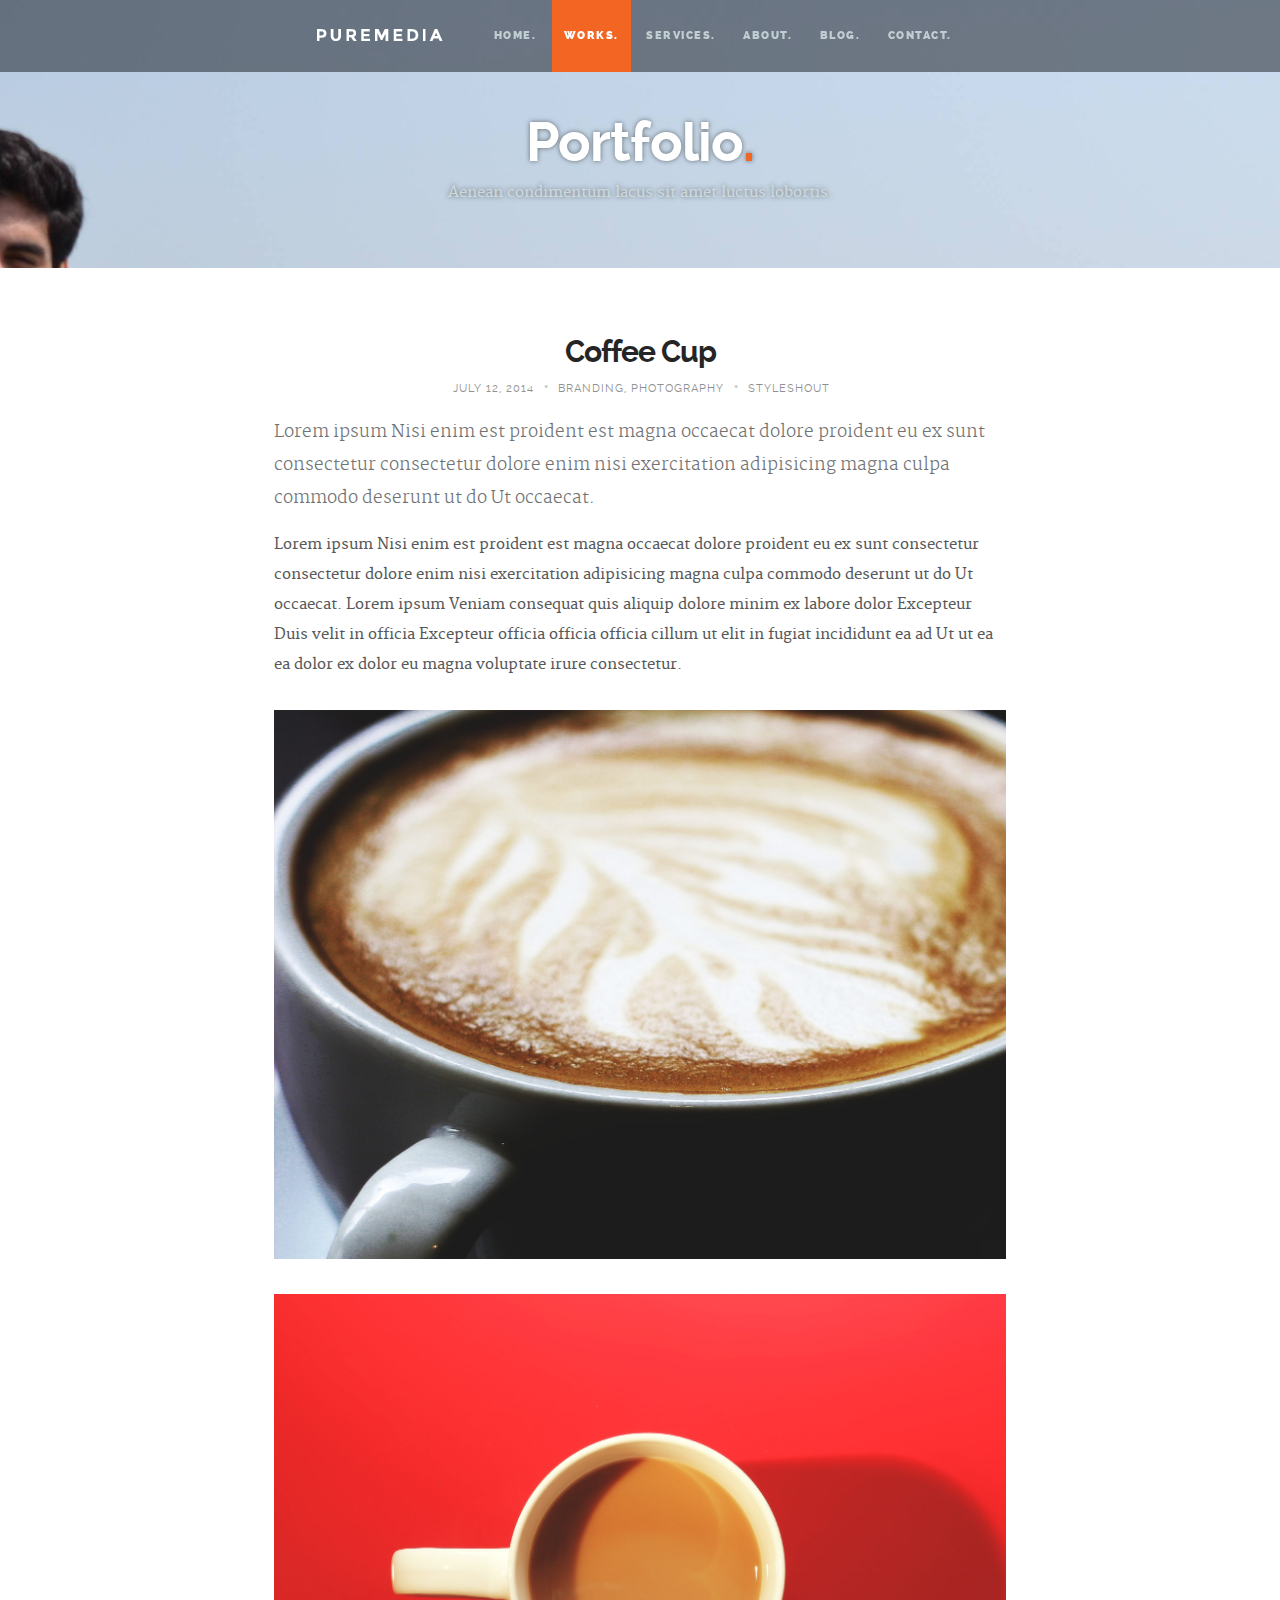
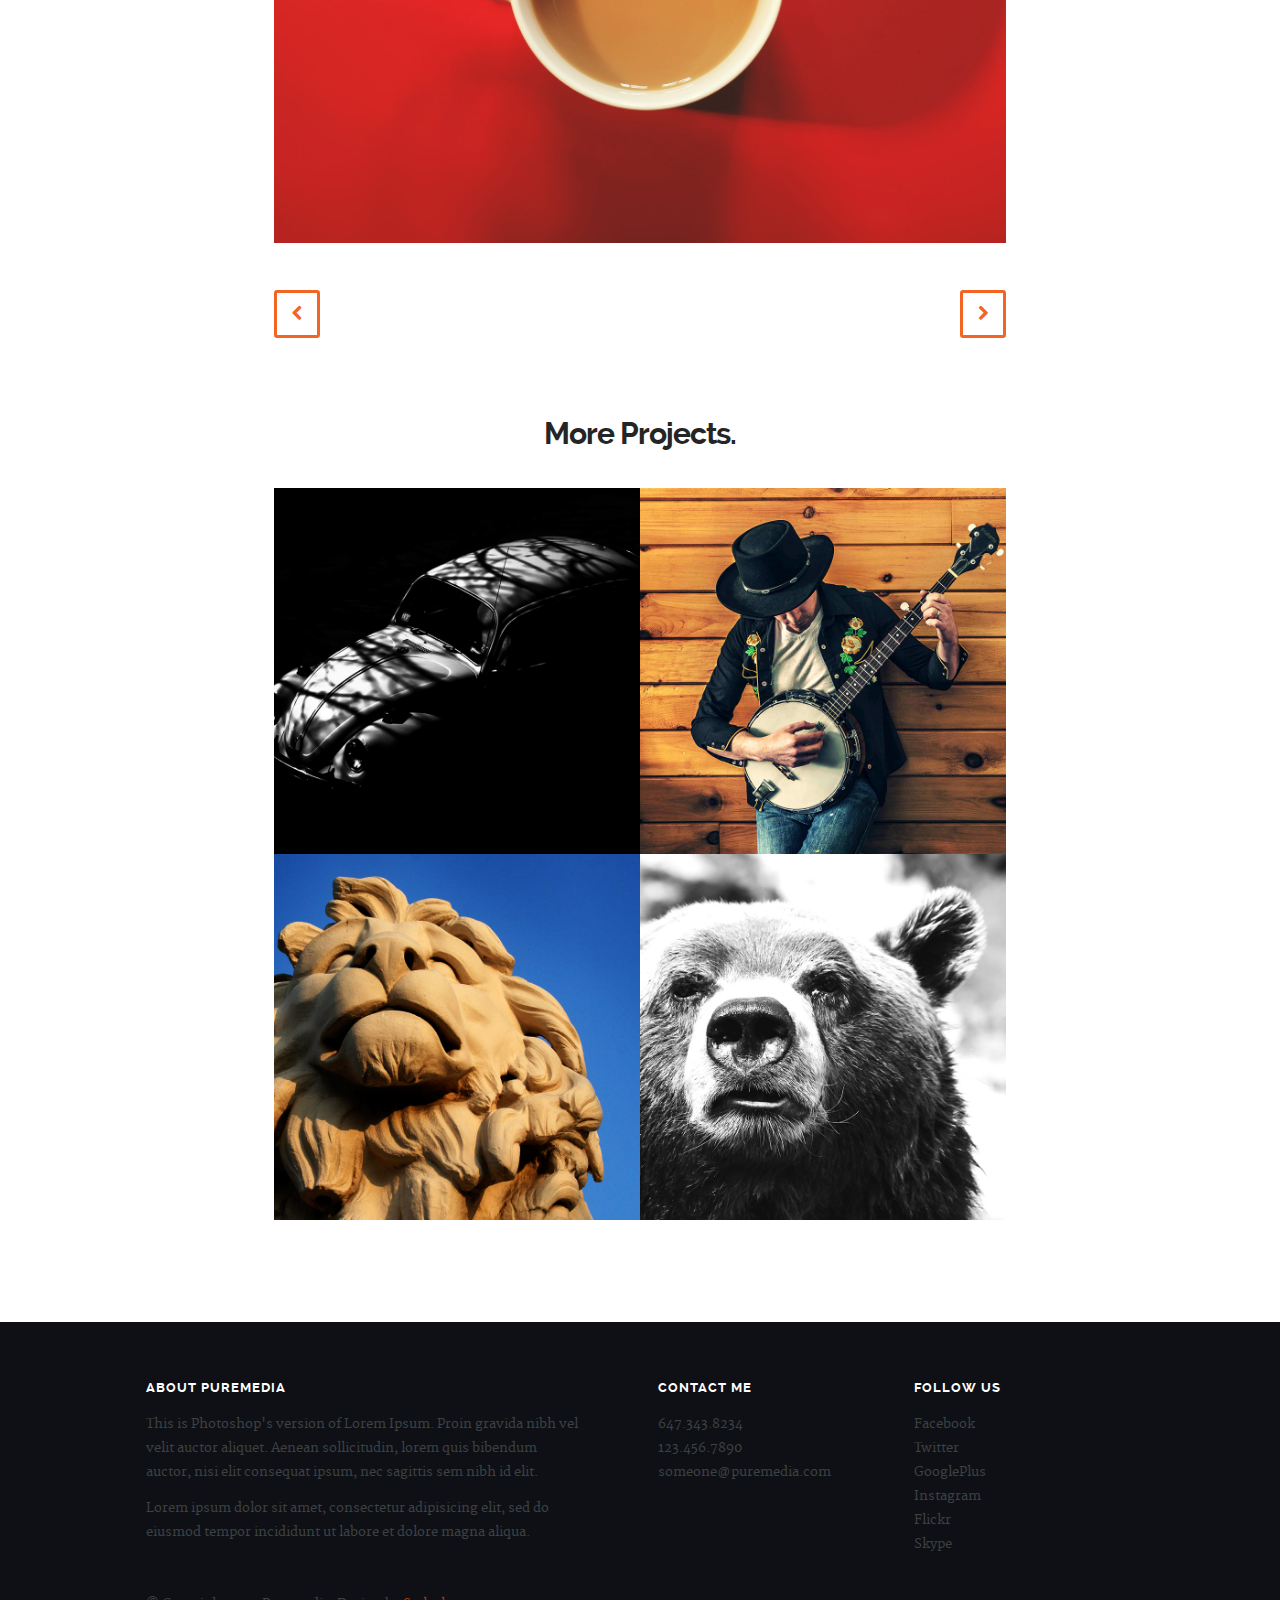
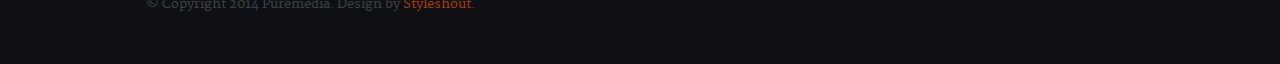
==== commit 3d7db61b: "updated content" ====
--- a/portfolio.html
+++ b/portfolio.html
@@ -8,7 +8,7 @@
    <!--- Basic Page Needs
    ================================================== -->
    <meta charset="utf-8">
-	<title>Portfolio - Puremedia</title>
+	<title>Portfolio - Saim Cheeda</title>
 	<meta name="description" content="">  
 	<meta name="author" content="">
 
@@ -49,7 +49,7 @@
    	<div class="row header-inner">
 
 	      <div class="logo">
-	         <a href="index.html">Puremedia.</a>
+	         <a href="index.html">Saim Cheeda</a>
 	      </div>
 
 	      <nav id="nav-wrap">         
@@ -254,12 +254,12 @@
             <div class="row">
 
                <div class="columns">
-                  <h3 class="address">Contact Us</h3>
-                  <p>
+                  <h3 class="address">Contact Me</h3>
+                  <!-- <p>
                   1600 Amphitheatre Parkway<br>
                   Mountain View, CA<br>
                   94043 US
-                  </p>
+                  </p> -->
 
                   <ul>
                     <li><a href="tel:6473438234">647.343.8234</a></li>
--- a/css/main.css
+++ b/css/main.css
@@ -1626,14 +1626,14 @@
 	margin-bottom: 15px;
 }
 #team-wrapper .member-pic {
-	width: 78px;
-	height: 78px;
+	width: 300px;
+	height: 60px;
 	display: inline-block;
 	position: relative;
 	top: 12px;
 }
 #team-wrapper .member-pic img {
-	border-radius: 100%;
+	/* border-radius: 100%; */
 }
 #team-wrapper .member-name {
 	display: inline-block;
